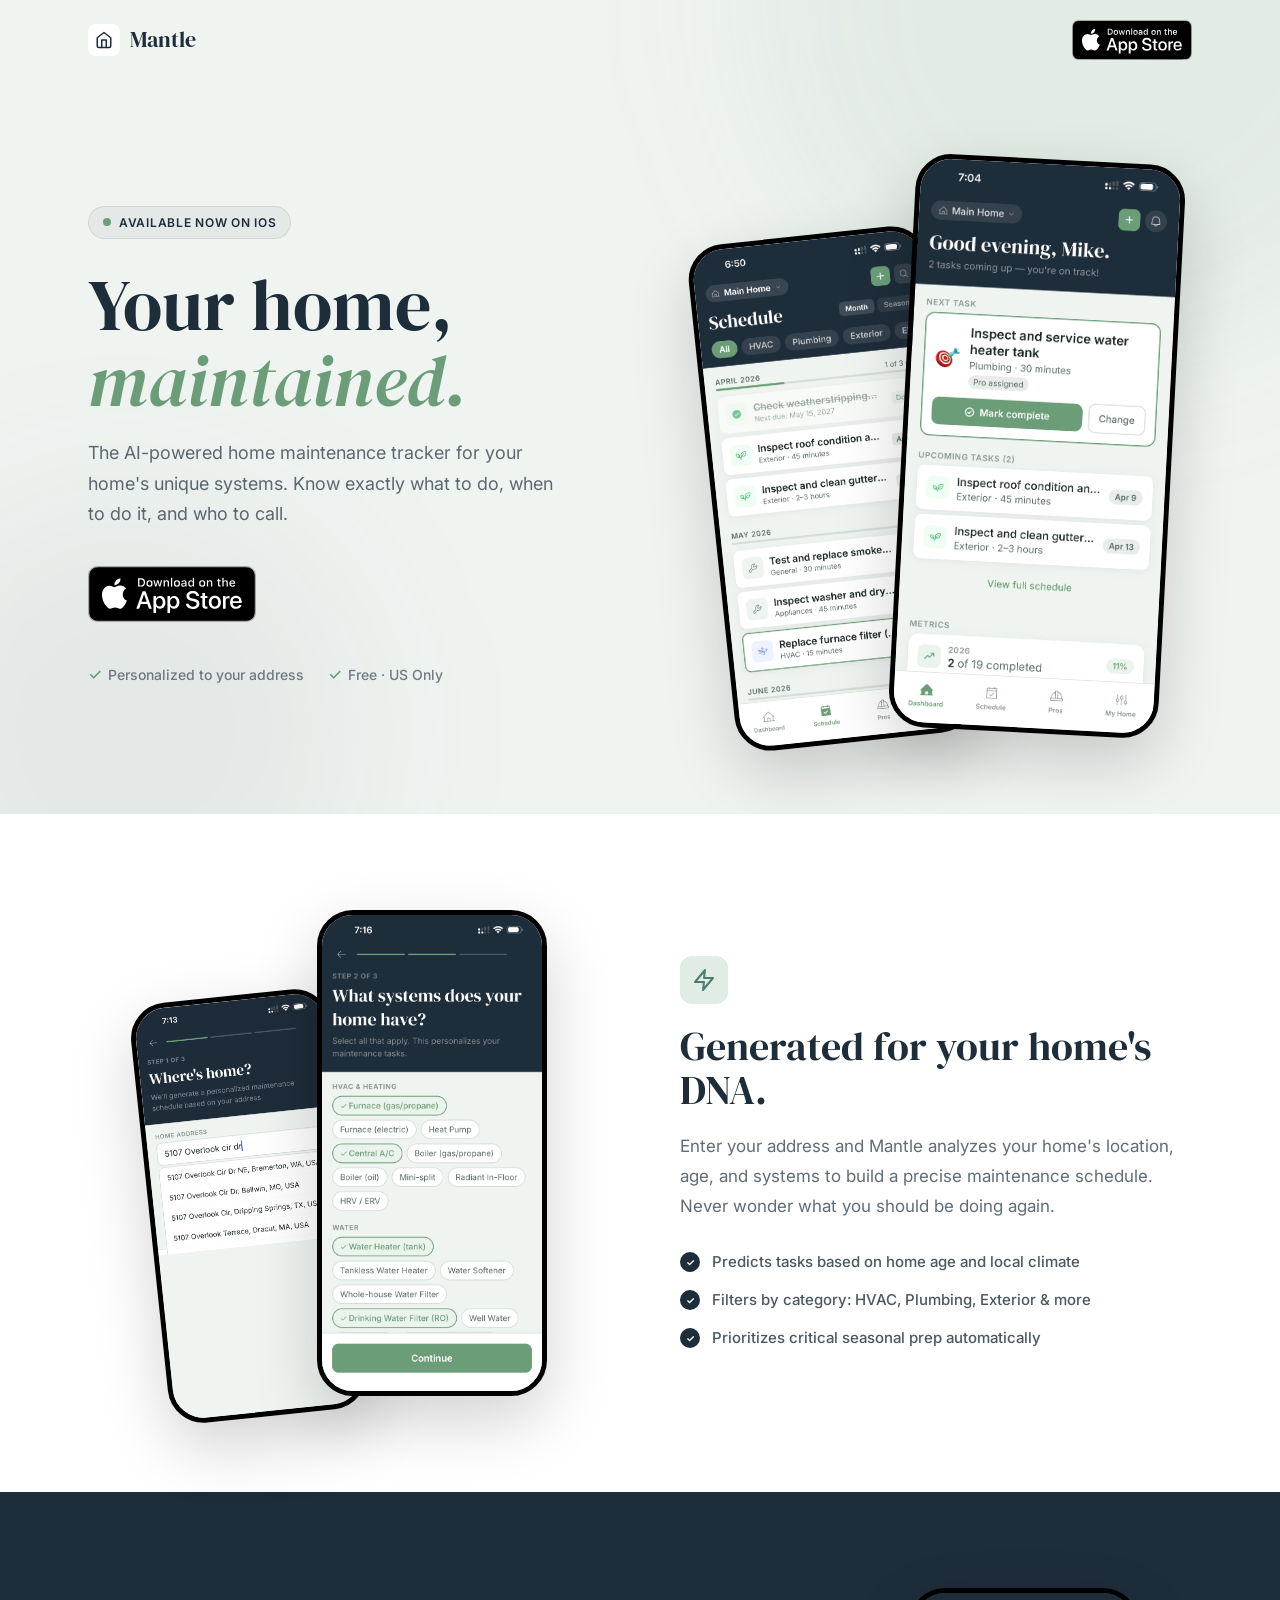
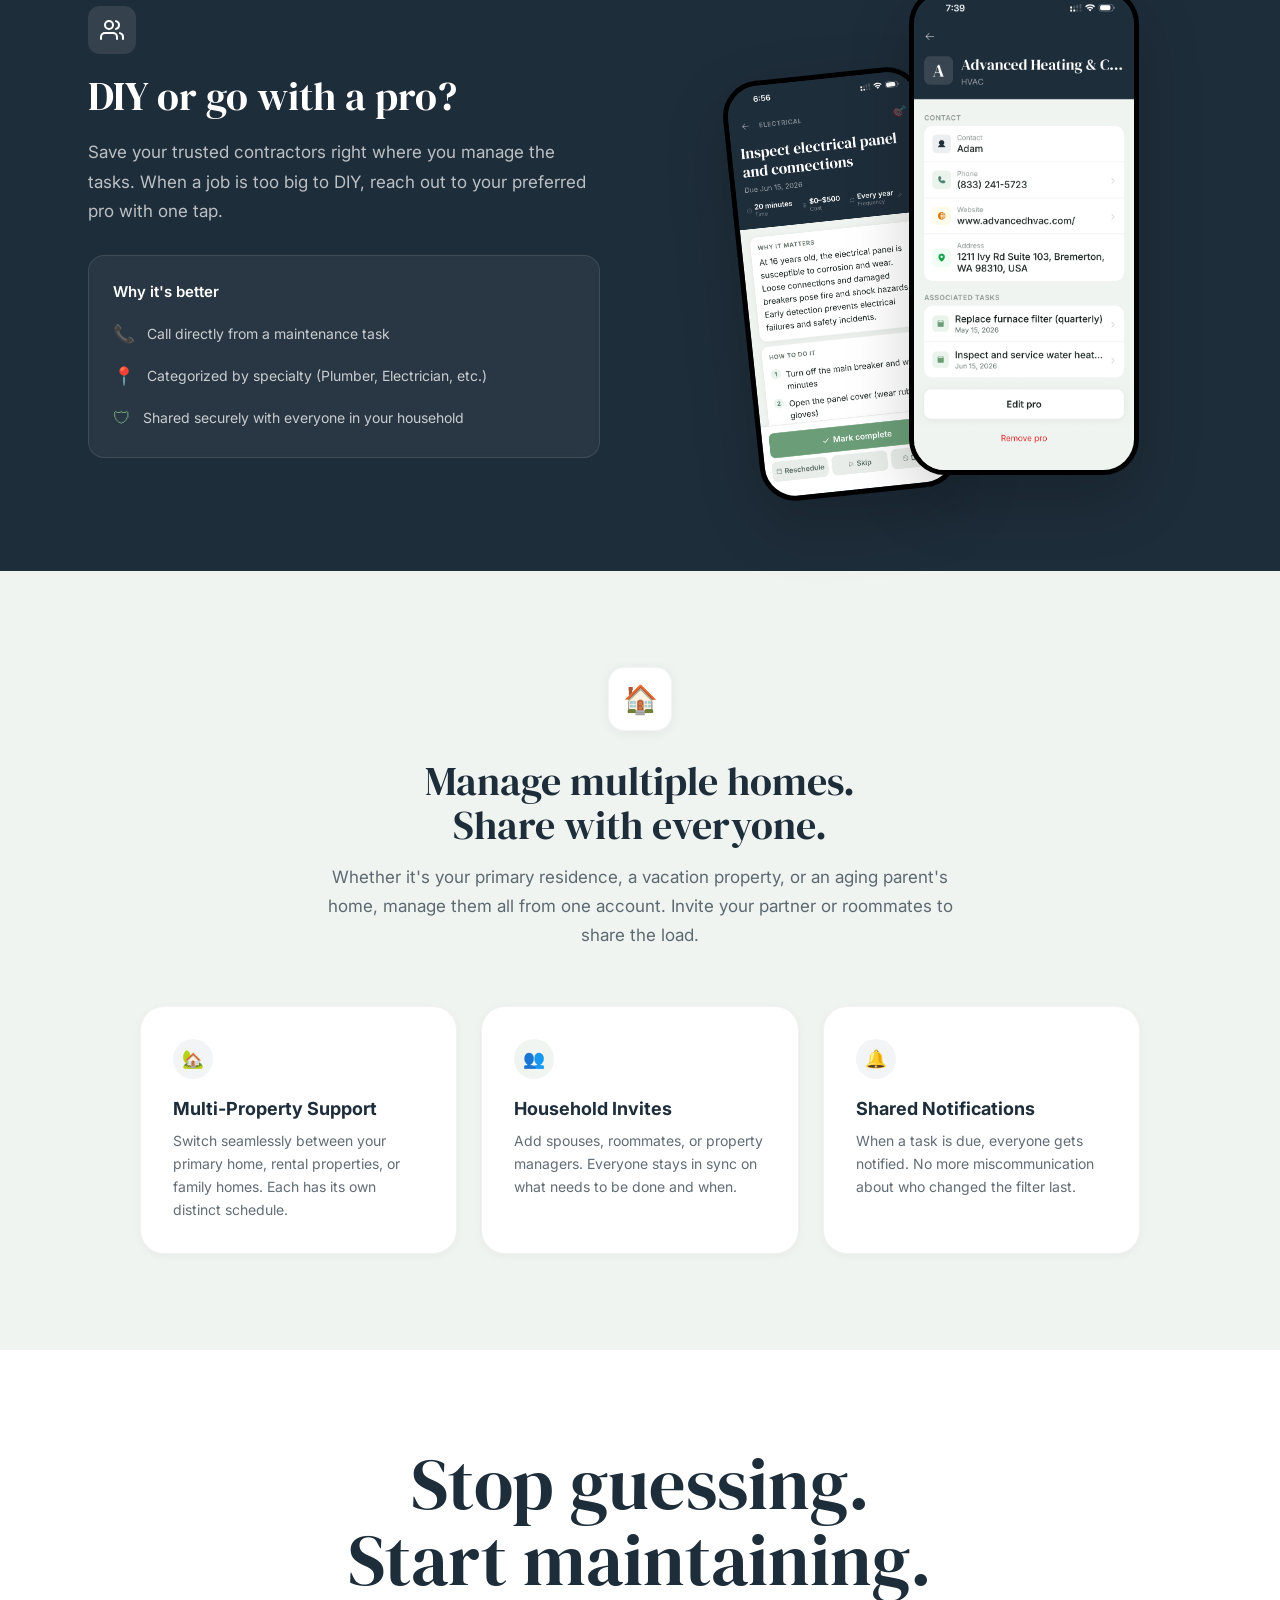
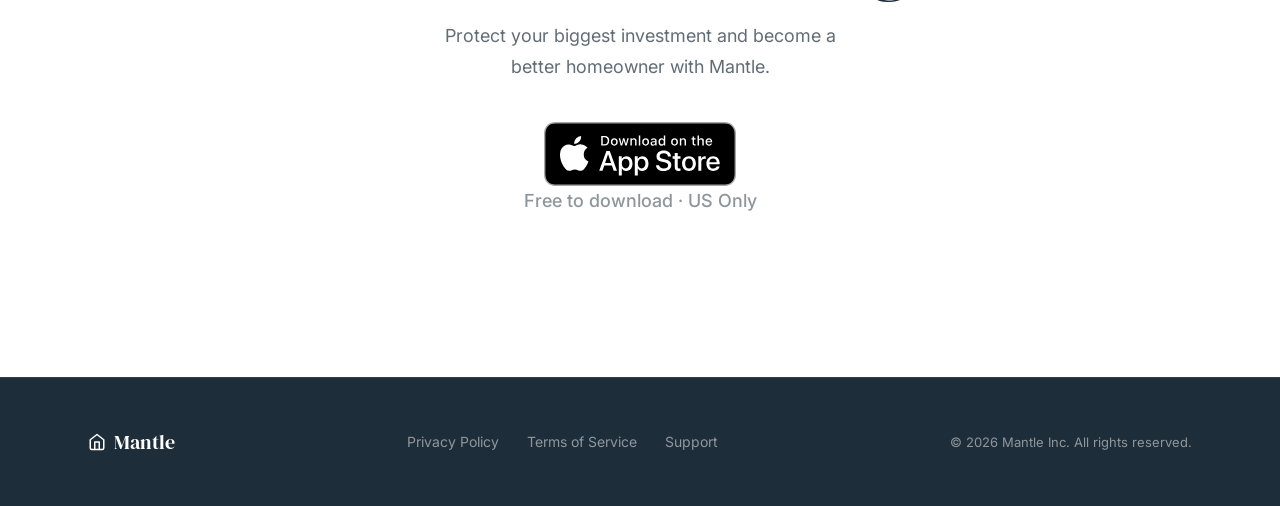
==== index.html @ a1d1928e "Update index.html" ====
<!DOCTYPE html>
<html lang="en">
<head>
  <meta charset="UTF-8">
  <meta name="viewport" content="width=device-width, initial-scale=1.0">
  <title>Mantle — Your home, maintained.</title>
  <meta name="description" content="Mantle is a free AI-powered home maintenance app for iOS. Get a personalized schedule for your home's unique systems. Know exactly what to do, when to do it, and who to call.">
  <link rel="preconnect" href="https://fonts.googleapis.com">
  <link rel="preconnect" href="https://fonts.gstatic.com" crossorigin>
  <link href="https://fonts.googleapis.com/css2?family=DM+Serif+Display:ital@0;1&family=Inter:wght@400;500;600;700&display=swap" rel="stylesheet">
  <link rel="stylesheet" href="styles.css">
</head>
<body>

  <nav class="nav" id="main-nav">
    <div class="container">
      <a href="index.html" class="nav-logo">
        <div class="nav-logo-icon">
          <svg width="18" height="18" viewBox="0 0 24 24" fill="none" stroke="currentColor" stroke-width="2" stroke-linecap="round" stroke-linejoin="round"><path d="m3 9 9-7 9 7v11a2 2 0 0 1-2 2H5a2 2 0 0 1-2-2z"/><polyline points="9 22 9 12 15 12 15 22"/></svg>
        </div>
        <span class="nav-logo-text">Mantle</span>
      </a>
      <div class="nav-badge">
        <a href="https://apps.apple.com/us/app/mantle-home-maintenance/id6744053478">
          <img src="appstore-badge.svg" alt="Download on the App Store">
        </a>
      </div>
    </div>
  </nav>

  <section class="hero">
    <div class="hero-blob-1"></div>
    <div class="hero-blob-2"></div>
    <div class="container">
      <div class="hero-text">
        <div class="hero-pill">
          <span class="hero-pill-dot"></span>
          Available now on iOS
        </div>
        <h1>Your home,<br><em>maintained.</em></h1>
        <p class="hero-desc">The AI-powered home maintenance tracker for your home's unique systems. Know exactly what to do, when to do it, and who to call.</p>
        <div class="hero-badge">
          <a href="https://apps.apple.com/us/app/mantle-home-maintenance/id6744053478">
            <img src="appstore-badge.svg" alt="Download on the App Store">
          </a>
        </div>
        <div class="hero-trust">
          <span><span class="hero-trust-icon">&#10003;</span> Personalized to your address</span>
          <span><span class="hero-trust-icon">&#10003;</span> Free &middot; US Only</span>
        </div>
      </div>
      <div class="hero-phones">
        <div class="phone-shot hero-phone-back">
          <img src="screen-schedule.png" alt="Mantle maintenance schedule">
        </div>
        <div class="phone-shot hero-phone-front">
          <img src="screen-dashboard.png" alt="Mantle dashboard">
        </div>
      </div>
    </div>
  </section>

  <section class="feature-section bg-white" id="features">
    <div class="container">
      <div class="feature-split">
        <div class="feature-phones">
          <div class="phone-shot feature-phone-back">
            <img src="screen-address.png" alt="Add your home address">
          </div>
          <div class="phone-shot feature-phone-front">
            <img src="screen-setup.png" alt="Personalize your home systems">
          </div>
        </div>
        <div class="feature-copy">
          <div class="feature-icon-wrap">
            <svg width="24" height="24" viewBox="0 0 24 24" fill="none" stroke="#4A7C6F" stroke-width="2" stroke-linecap="round" stroke-linejoin="round"><polygon points="13 2 3 14 12 14 11 22 21 10 12 10 13 2"/></svg>
          </div>
          <h2>Generated for your home's DNA.</h2>
          <p class="feature-desc">Enter your address and Mantle analyzes your home's location, age, and systems to build a precise maintenance schedule. Never wonder what you should be doing again.</p>
          <ul class="feature-list">
            <li class="feature-list-item"><span class="feature-list-bullet"></span><span>Predicts tasks based on home age and local climate</span></li>
            <li class="feature-list-item"><span class="feature-list-bullet"></span><span>Filters by category: HVAC, Plumbing, Exterior &amp; more</span></li>
            <li class="feature-list-item"><span class="feature-list-bullet"></span><span>Prioritizes critical seasonal prep automatically</span></li>
          </ul>
        </div>
      </div>
    </div>
  </section>

  <section class="feature-section bg-dark">
    <div class="container">
      <div class="feature-split">
        <div class="feature-copy">
          <div class="feature-icon-wrap">
            <svg width="24" height="24" viewBox="0 0 24 24" fill="none" stroke="#fff" stroke-width="2" stroke-linecap="round" stroke-linejoin="round"><path d="M17 21v-2a4 4 0 0 0-4-4H5a4 4 0 0 0-4 4v2"/><circle cx="9" cy="7" r="4"/><path d="M23 21v-2a4 4 0 0 0-3-3.87"/><path d="M16 3.13a4 4 0 0 1 0 7.75"/></svg>
          </div>
          <h2>DIY or go with a pro?</h2>
          <p class="feature-desc">Save your trusted contractors right where you manage the tasks. When a job is too big to DIY, reach out to your preferred pro with one tap.</p>
          <div class="pro-card">
            <div class="pro-card-title">Why it's better</div>
            <div class="pro-card-rows">
              <div class="pro-card-row"><span class="pro-card-icon">&#128222;</span> Call directly from a maintenance task</div>
              <div class="pro-card-row"><span class="pro-card-icon">&#128205;</span> Categorized by specialty (Plumber, Electrician, etc.)</div>
              <div class="pro-card-row"><span class="pro-card-icon">&#128737;</span> Shared securely with everyone in your household</div>
            </div>
          </div>
        </div>
        <div class="feature-phones">
          <div class="phone-shot feature-phone-back">
            <img src="screen-taskdetail.png" alt="Task detail view">
          </div>
          <div class="phone-shot feature-phone-front">
            <img src="screen-procontact.png" alt="Pro contact screen">
          </div>
        </div>
      </div>
    </div>
  </section>

  <section class="household-section">
    <div class="container">
      <div class="section-header">
        <div class="household-icon-wrap">&#127968;</div>
        <h2>Manage multiple homes.<br>Share with everyone.</h2>
        <p>Whether it's your primary residence, a vacation property, or an aging parent's home, manage them all from one account. Invite your partner or roommates to share the load.</p>
      </div>
      <div class="household-cards">
        <div class="household-card">
          <div class="household-card-icon">&#127969;</div>
          <h3>Multi-Property Support</h3>
          <p>Switch seamlessly between your primary home, rental properties, or family homes. Each has its own distinct schedule.</p>
        </div>
        <div class="household-card">
          <div class="household-card-icon green">&#128101;</div>
          <h3>Household Invites</h3>
          <p>Add spouses, roommates, or property managers. Everyone stays in sync on what needs to be done and when.</p>
        </div>
        <div class="household-card">
          <div class="household-card-icon">&#128276;</div>
          <h3>Shared Notifications</h3>
          <p>When a task is due, everyone gets notified. No more miscommunication about who changed the filter last.</p>
        </div>
      </div>
    </div>
  </section>

  <section class="cta-section">
    <div class="container">
      <h2>Stop guessing.<br>Start maintaining.</h2>
      <p>Protect your biggest investment and become a better homeowner with Mantle.</p>
      <div class="cta-badge">
        <a href="https://apps.apple.com/us/app/mantle-home-maintenance/id6744053478">
          <img src="appstore-badge.svg" alt="Download on the App Store">
        </a>
      </div>
      <p class="cta-note">Free to download &middot; US Only</p>
    </div>
  </section>

  <footer class="footer">
    <div class="container">
      <div class="footer-logo">
        <svg width="18" height="18" viewBox="0 0 24 24" fill="none" stroke="#fff" stroke-width="2" stroke-linecap="round" stroke-linejoin="round"><path d="m3 9 9-7 9 7v11a2 2 0 0 1-2 2H5a2 2 0 0 1-2-2z"/><polyline points="9 22 9 12 15 12 15 22"/></svg>
        Mantle
      </div>
      <div class="footer-links">
        <a href="privacy.html">Privacy Policy</a>
        <a href="terms.html">Terms of Service</a>
        <a href="support.html">Support</a>
      </div>
      <div class="footer-copy">&copy; 2026 Mantle Inc. All rights reserved.</div>
    </div>
  </footer>

  <script>
    const nav = document.getElementById('main-nav');
    window.addEventListener('scroll', () => {
      nav.classList.toggle('scrolled', window.scrollY > 50);
    });
  </script>
</body>
</html>
---- styles.css ----
/* ===== Reset & Base ===== */
*, *::before, *::after { box-sizing: border-box; margin: 0; padding: 0; }
html { scroll-behavior: smooth; -webkit-text-size-adjust: 100%; }
body {
  font-family: 'Inter', -apple-system, BlinkMacSystemFont, sans-serif;
  color: #1E2D3A;
  background: #F0F4F1;
  line-height: 1.6;
  -webkit-font-smoothing: antialiased;
}
img { max-width: 100%; display: block; }
a { color: inherit; text-decoration: none; }
ul, ol { list-style: none; }

/* ===== Typography ===== */
h1, h2, h3, h4 { font-family: 'DM Serif Display', Georgia, serif; font-weight: 400; line-height: 1.1; }
h1 { font-size: clamp(2.75rem, 6vw, 4.5rem); }
h2 { font-size: clamp(1.75rem, 4vw, 2.5rem); }
h3 { font-size: 1.125rem; font-family: 'Inter', sans-serif; font-weight: 700; }
p { color: rgba(30,45,58,0.7); }
em { font-family: 'DM Serif Display', Georgia, serif; font-style: italic; color: #6B9E78; }

/* ===== Layout ===== */
.container { max-width: 1200px; margin: 0 auto; padding: 0 24px; }
@media (min-width: 1024px) { .container { padding: 0 48px; } }

/* ===== Nav ===== */
.nav {
  position: fixed; top: 0; width: 100%; z-index: 100;
  padding: 20px 0;
  transition: all 0.3s ease;
}
.nav.scrolled {
  background: rgba(30,45,58,0.95);
  backdrop-filter: blur(12px);
  padding: 14px 0;
  box-shadow: 0 1px 0 rgba(255,255,255,0.08);
}
.nav .container {
  display: flex; align-items: center; justify-content: space-between;
}
.nav-logo {
  display: flex; align-items: center; gap: 10px; z-index: 50;
}
.nav-logo-icon {
  width: 32px; height: 32px; border-radius: 8px;
  background: #fff;
  display: flex; align-items: center; justify-content: center;
  transition: background 0.3s;
}
.nav.scrolled .nav-logo-icon { background: #6B9E78; }
.nav-logo-icon svg { color: #1E2D3A; }
.nav.scrolled .nav-logo-icon svg { color: #fff; }
.nav-logo-text {
  font-family: 'DM Serif Display', Georgia, serif;
  font-size: 1.375rem; color: #1E2D3A;
  transition: color 0.3s;
}
.nav.scrolled .nav-logo-text { color: #fff; }
.nav-badge img { height: 40px; width: auto; display: block; }
@media (max-width: 480px) { .nav-badge img { height: 34px; } }

/* ===== Hero ===== */
.hero {
  padding: 160px 0 80px;
  background: #F0F4F1;
  position: relative; overflow: hidden;
}
.hero-blob-1 {
  position: absolute; top: 0; right: 0;
  width: 700px; height: 700px;
  background: rgba(107,158,120,0.1);
  border-radius: 50%;
  filter: blur(80px);
  transform: translate(25%, -50%);
  pointer-events: none;
}
.hero-blob-2 {
  position: absolute; bottom: 0; left: 0;
  width: 500px; height: 500px;
  background: rgba(30,45,58,0.05);
  border-radius: 50%;
  filter: blur(80px);
  transform: translate(-25%, 33%);
  pointer-events: none;
}
.hero .container {
  display: grid; grid-template-columns: 1fr 1fr;
  gap: 64px; align-items: center; position: relative; z-index: 1;
}
.hero-pill {
  display: inline-flex; align-items: center; gap: 8px;
  padding: 6px 14px; border-radius: 100px;
  background: rgba(30,45,58,0.05);
  border: 1px solid rgba(30,45,58,0.1);
  font-size: 0.75rem; font-weight: 600; letter-spacing: 0.06em;
  text-transform: uppercase; color: #1E2D3A;
  margin-bottom: 28px;
}
.hero-pill-dot {
  width: 8px; height: 8px; border-radius: 50%;
  background: #6B9E78;
}
.hero h1 { color: #1E2D3A; margin-bottom: 20px; line-height: 1.05; }
.hero-desc {
  font-size: 1.125rem; color: rgba(30,45,58,0.7);
  margin-bottom: 36px; max-width: 480px; line-height: 1.7;
}
.hero-badge img { height: 56px; width: auto; }
.hero-trust {
  display: flex; gap: 24px; margin-top: 40px;
  font-size: 0.875rem; font-weight: 500; color: rgba(30,45,58,0.6);
  flex-wrap: wrap;
}
.hero-trust span { display: flex; align-items: center; gap: 6px; }
.hero-trust-icon { color: #6B9E78; font-size: 1rem; }

/* Phone Pair - Hero */
.hero-phones {
  display: flex; justify-content: flex-end; align-items: flex-end;
  position: relative;
}
.phone-shot {
  border-radius: 36px;
  border: 5px solid #000;
  overflow: hidden;
  box-shadow: 0 24px 64px rgba(0,0,0,0.18);
  flex-shrink: 0;
}
.phone-shot img {
  display: block; width: 100%; height: auto;
}
.hero-phone-back {
  width: 240px;
  transform: rotate(-6deg) translateX(28px) translateY(12px);
  z-index: 0; position: relative;
}
.hero-phone-front {
  width: 270px;
  transform: rotate(3deg) translateX(-20px);
  z-index: 1; position: relative;
}

@media (max-width: 1024px) {
  .hero .container { grid-template-columns: 1fr; text-align: center; }
  .hero-desc { margin-left: auto; margin-right: auto; }
  .hero-badge { display: flex; justify-content: center; }
  .hero-trust { justify-content: center; }
  .hero-phones { justify-content: center; margin-top: 40px; }
  .hero-phone-back { width: 200px; }
  .hero-phone-front { width: 230px; }
}
@media (max-width: 600px) {
  .hero { padding: 130px 0 60px; }
  .hero-phone-back { width: 150px; }
  .hero-phone-front { width: 175px; }
}

/* ===== Feature Sections ===== */
.feature-section { padding: 96px 0; }
.feature-section.bg-white { background: #fff; }
.feature-section.bg-dark { background: #1E2D3A; }
.feature-split {
  display: grid; grid-template-columns: 1fr 1fr;
  gap: 80px; align-items: center;
}
.feature-icon-wrap {
  width: 48px; height: 48px; border-radius: 12px;
  background: rgba(107,158,120,0.2);
  display: flex; align-items: center; justify-content: center;
  margin-bottom: 20px;
}
.feature-section.bg-dark .feature-icon-wrap { background: rgba(255,255,255,0.1); }
.feature-section h2 { margin-bottom: 20px; }
.feature-section.bg-dark h2 { color: #fff; }
.feature-desc { font-size: 1.0625rem; line-height: 1.75; margin-bottom: 28px; }
.feature-section.bg-dark .feature-desc { color: rgba(255,255,255,0.7); }
.feature-list { display: flex; flex-direction: column; gap: 14px; }
.feature-list-item { display: flex; gap: 12px; align-items: flex-start; }
.feature-list-bullet {
  width: 20px; height: 20px; border-radius: 50%;
  background: #1E2D3A;
  display: flex; align-items: center; justify-content: center;
  flex-shrink: 0; margin-top: 2px;
}
.feature-list-bullet::after {
  content: '✓'; font-size: 10px; color: #fff; font-weight: 700;
}
.feature-list-item span { font-size: 0.9375rem; font-weight: 500; color: rgba(30,45,58,0.8); }
.feature-section.bg-dark .feature-list-item span { color: rgba(255,255,255,0.8); }

/* Pro Contact card */
.pro-card {
  background: rgba(255,255,255,0.05);
  border: 1px solid rgba(255,255,255,0.1);
  border-radius: 16px; padding: 24px;
  backdrop-filter: blur(8px);
  margin-top: 8px;
}
.pro-card-title { color: #fff; font-weight: 600; font-size: 0.9375rem; margin-bottom: 16px; }
.pro-card-rows { display: flex; flex-direction: column; gap: 14px; }
.pro-card-row { display: flex; gap: 12px; align-items: center; color: rgba(255,255,255,0.75); font-size: 0.875rem; }
.pro-card-icon { color: #6B9E78; font-size: 1.1rem; flex-shrink: 0; }

/* Phone Pair - Feature */
.feature-phones {
  display: flex; align-items: flex-end; justify-content: center;
}
.feature-phone-back {
  width: 200px;
  transform: translateX(20px) translateY(20px) rotate(-6deg);
  z-index: 0; position: relative;
}
.feature-phone-front {
  width: 230px;
  transform: translateX(-12px);
  z-index: 1; position: relative;
}

@media (max-width: 1024px) {
  .feature-split { grid-template-columns: 1fr; gap: 48px; }
  .feature-phones { order: -1; }
  .feature-phone-back { width: 160px; }
  .feature-phone-front { width: 190px; }
}

/* ===== Household Section ===== */
.household-section { background: #F0F4F1; padding: 96px 0; }
.household-section .section-header { text-align: center; max-width: 640px; margin: 0 auto 56px; }
.household-section .section-header h2 { margin-bottom: 16px; }
.household-section .section-header p { font-size: 1.0625rem; line-height: 1.7; }
.household-icon-wrap {
  width: 64px; height: 64px; border-radius: 16px;
  background: #fff; box-shadow: 0 2px 12px rgba(30,45,58,0.06);
  border: 1px solid rgba(30,45,58,0.05);
  display: flex; align-items: center; justify-content: center;
  margin: 0 auto 28px; font-size: 1.75rem;
}
.household-cards {
  display: grid; grid-template-columns: repeat(3, 1fr); gap: 24px;
  max-width: 1000px; margin: 0 auto;
}
.household-card {
  background: #fff; border-radius: 24px; padding: 32px;
  border: 1px solid rgba(0,0,0,0.05);
  box-shadow: 0 2px 8px rgba(0,0,0,0.04);
  transition: box-shadow 0.2s;
}
.household-card:hover { box-shadow: 0 8px 24px rgba(0,0,0,0.08); }
.household-card-icon {
  width: 40px; height: 40px; border-radius: 50%;
  background: rgba(30,45,58,0.05);
  display: flex; align-items: center; justify-content: center;
  font-size: 1.1rem; margin-bottom: 20px;
}
.household-card-icon.green { background: rgba(107,158,120,0.1); }
.household-card h3 { margin-bottom: 10px; }
.household-card p { font-size: 0.875rem; line-height: 1.65; }
@media (max-width: 900px) { .household-cards { grid-template-columns: 1fr; } }

/* ===== CTA ===== */
.cta-section { background: #fff; padding: 96px 0 120px; text-align: center; }
.cta-section h2 { font-size: clamp(2.5rem, 6vw, 4.5rem); line-height: 1.05; margin-bottom: 24px; }
.cta-section p { font-size: 1.125rem; max-width: 420px; margin: 0 auto 40px; line-height: 1.7; }
.cta-badge { display: flex; justify-content: center; }
.cta-badge img { height: 64px; width: auto; }
.cta-note { font-size: 0.875rem; font-weight: 500; color: rgba(30,45,58,0.5); margin-top: 20px; }

/* ===== Footer ===== */
.footer {
  background: #1E2D3A; color: rgba(255,255,255,0.5);
  padding: 48px 0; border-top: 1px solid rgba(255,255,255,0.1);
}
.footer .container {
  display: flex; align-items: center; justify-content: space-between;
  flex-wrap: wrap; gap: 20px;
}
.footer-logo {
  display: flex; align-items: center; gap: 8px;
  font-family: 'DM Serif Display', Georgia, serif;
  font-size: 1.25rem; color: #fff;
}
.footer-links { display: flex; gap: 28px; }
.footer-links a { font-size: 0.875rem; transition: color 0.2s; }
.footer-links a:hover { color: #fff; }
.footer-copy { font-size: 0.8125rem; }

/* ===== Legal / Support Pages ===== */
.page-header {
  background: #1E2D3A; padding: 20px 0;
}
.page-header .container { display: flex; align-items: center; gap: 10px; }
.page-header-logo {
  display: flex; align-items: center; gap: 10px;
  text-decoration: none;
}
.page-header-logo-icon {
  width: 32px; height: 32px; border-radius: 8px;
  background: #6B9E78;
  display: flex; align-items: center; justify-content: center;
}
.page-header-logo-text {
  font-family: 'DM Serif Display', Georgia, serif;
  font-size: 1.375rem; color: #fff;
}

.page-hero {
  background: #F0F4F1; padding: 56px 0 40px;
  border-bottom: 1px solid rgba(30,45,58,0.06);
}
.page-hero h1 { font-size: clamp(2rem, 4vw, 3rem); margin-bottom: 8px; }
.page-hero .effective { font-size: 0.875rem; color: rgba(30,45,58,0.5); font-weight: 500; }
.page-hero .page-intro { font-size: 1.0625rem; margin-top: 10px; color: rgba(30,45,58,0.6); }

.page-body { background: #F0F4F1; padding: 48px 0 96px; }
.page-content { max-width: 760px; margin: 0 auto; }

/* Legal prose */
.legal h2 { font-size: 1.5rem; margin: 48px 0 14px; padding-top: 8px; color: #1E2D3A; }
.legal h2:first-child { margin-top: 0; }
.legal p, .legal li { font-size: 0.9375rem; color: rgba(30,45,58,0.75); margin-bottom: 12px; line-height: 1.75; }
.legal ul { padding-left: 20px; margin-bottom: 16px; }
.legal ul li { list-style: disc; margin-bottom: 6px; }
.legal ol { padding-left: 20px; margin-bottom: 16px; }
.legal ol li { list-style: decimal; margin-bottom: 6px; }
.legal a { color: #4A7C6F; text-decoration: underline; }
.legal a:hover { color: #6B9E78; }
.legal-callout {
  background: rgba(30,45,58,0.05);
  border: 1px solid rgba(30,45,58,0.1);
  border-radius: 12px; padding: 20px 24px;
  margin: 8px 0 20px;
}
.legal-callout p { font-size: 0.875rem; font-weight: 500; margin: 0; }

/* ===== FAQ / Accordion ===== */
.faq-group { margin-bottom: 40px; }
.faq-group-title {
  font-family: 'DM Serif Display', Georgia, serif;
  font-size: 1.5rem; margin-bottom: 16px; color: #1E2D3A;
}
.faq-list { background: #fff; border-radius: 16px; overflow: hidden; box-shadow: 0 2px 8px rgba(0,0,0,0.04); border: 1px solid rgba(0,0,0,0.05); }
.faq-item { border-bottom: 1px solid rgba(30,45,58,0.08); }
.faq-item:last-child { border-bottom: none; }
.faq-item summary {
  padding: 18px 24px; cursor: pointer;
  font-weight: 600; font-size: 0.9375rem; color: #1E2D3A;
  list-style: none; display: flex; align-items: center; justify-content: space-between;
  gap: 16px; transition: color 0.15s;
}
.faq-item summary:hover { color: #4A7C6F; }
.faq-item summary::-webkit-details-marker { display: none; }
.faq-item summary::after {
  content: '+'; font-size: 1.375rem; color: #6B9E78; font-weight: 300; flex-shrink: 0;
  transition: transform 0.2s;
}
.faq-item[open] summary::after { content: '−'; }
.faq-answer { padding: 0 24px 18px; font-size: 0.9375rem; color: rgba(30,45,58,0.7); line-height: 1.7; }
.faq-answer a { color: #4A7C6F; text-decoration: underline; }

/* Contact CTA */
.contact-cta {
  text-align: center; padding: 56px 40px; margin-top: 16px;
  background: #1E2D3A; border-radius: 24px;
}
.contact-cta-icon {
  width: 48px; height: 48px; border-radius: 12px;
  background: rgba(107,158,120,0.2);
  display: flex; align-items: center; justify-content: center;
  font-size: 1.25rem; margin: 0 auto 20px;
}
.contact-cta h3 { font-family: 'DM Serif Display', Georgia, serif; font-size: 1.75rem; color: #fff; margin-bottom: 10px; }
.contact-cta p { color: rgba(255,255,255,0.6); margin-bottom: 24px; max-width: 320px; margin-left: auto; margin-right: auto; }
.contact-cta a.btn-email {
  display: inline-flex; align-items: center; gap: 8px;
  background: #6B9E78; color: #fff;
  padding: 14px 28px; border-radius: 100px;
  font-weight: 600; font-size: 0.9375rem;
  transition: background 0.2s;
}
.contact-cta a.btn-email:hover { background: #4A7C6F; }

/* Page footer */
.page-footer {
  background: #1E2D3A; color: rgba(255,255,255,0.5);
  padding: 40px 0; border-top: 1px solid rgba(255,255,255,0.1);
}
.page-footer .container {
  display: flex; align-items: center; justify-content: space-between;
  flex-wrap: wrap; gap: 16px;
}
.page-footer-logo { display: flex; align-items: center; gap: 8px; }
.page-footer-logo-text {
  font-family: 'DM Serif Display', Georgia, serif;
  font-size: 1.1rem; color: #fff;
}
.page-footer-links { display: flex; gap: 24px; }
.page-footer-links a { font-size: 0.8125rem; transition: color 0.2s; }
.page-footer-links a:hover { color: #fff; }
.page-footer-copy { font-size: 0.8125rem; }
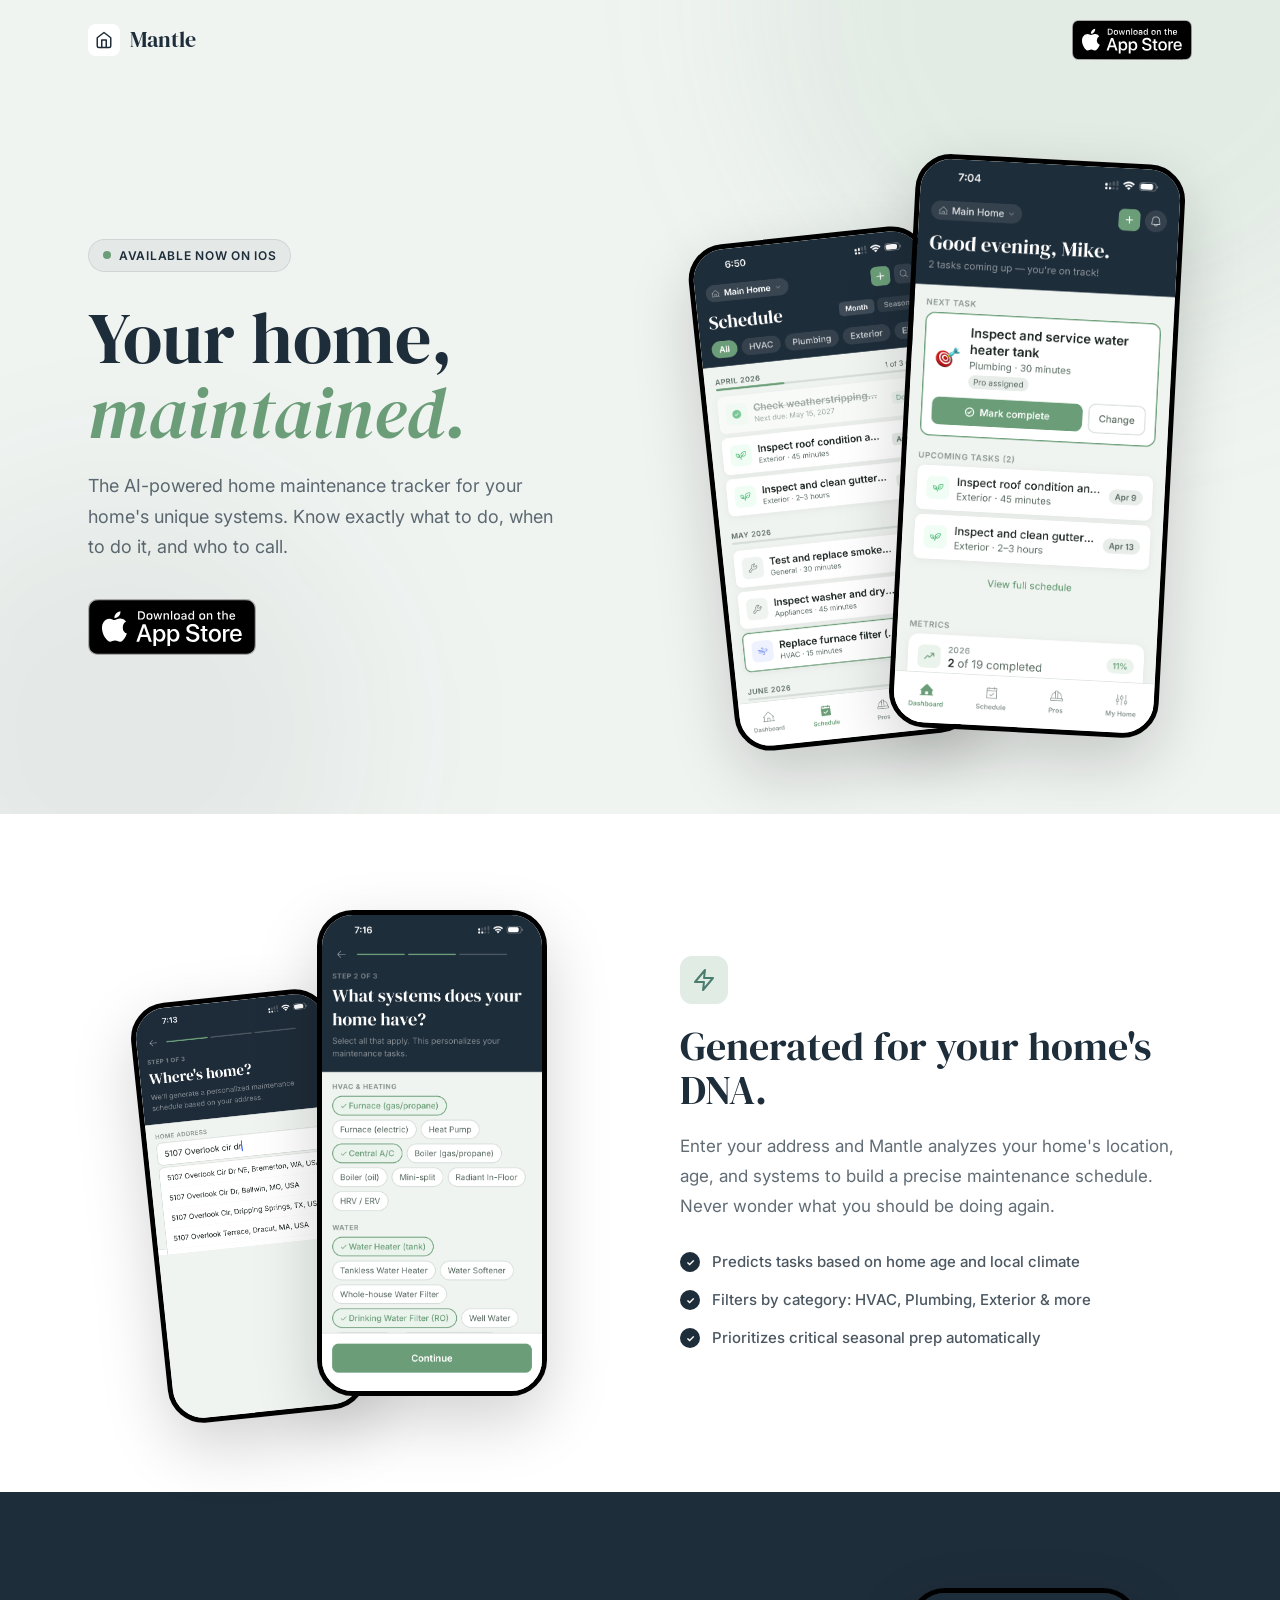
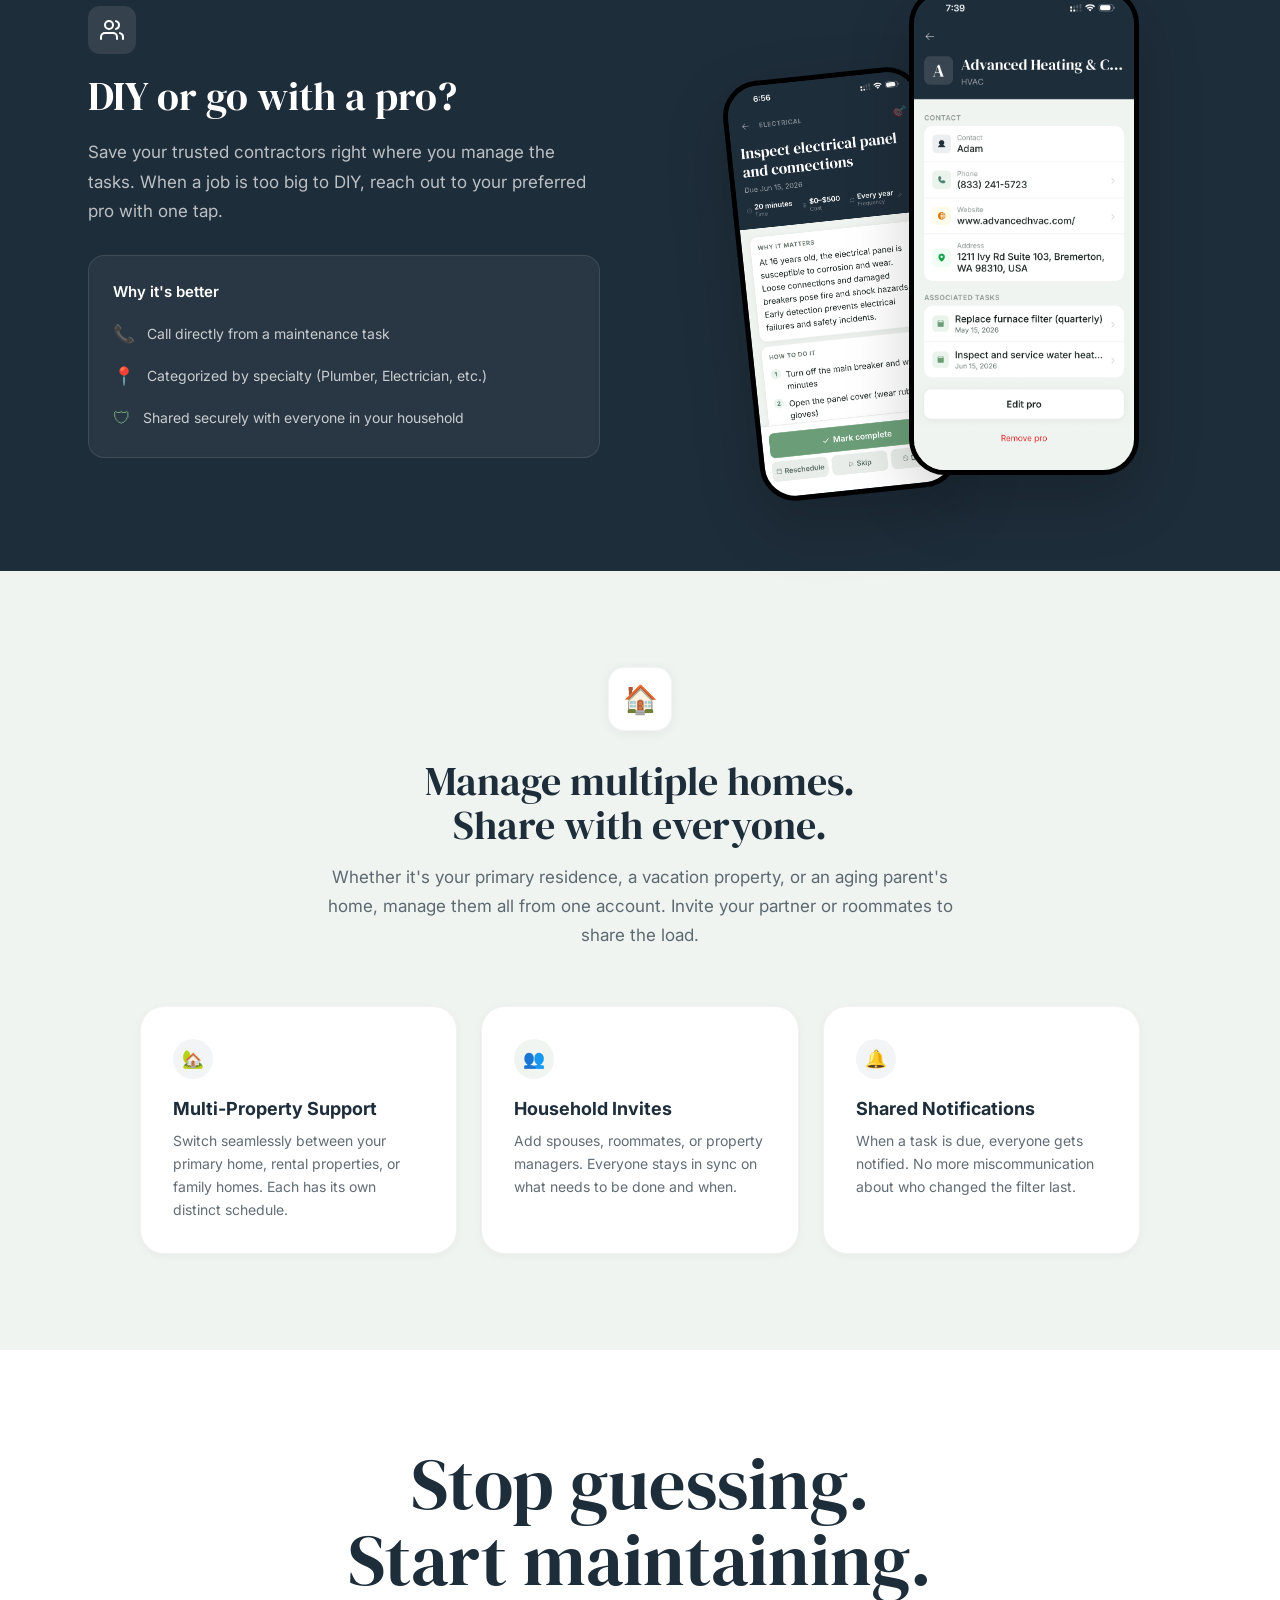
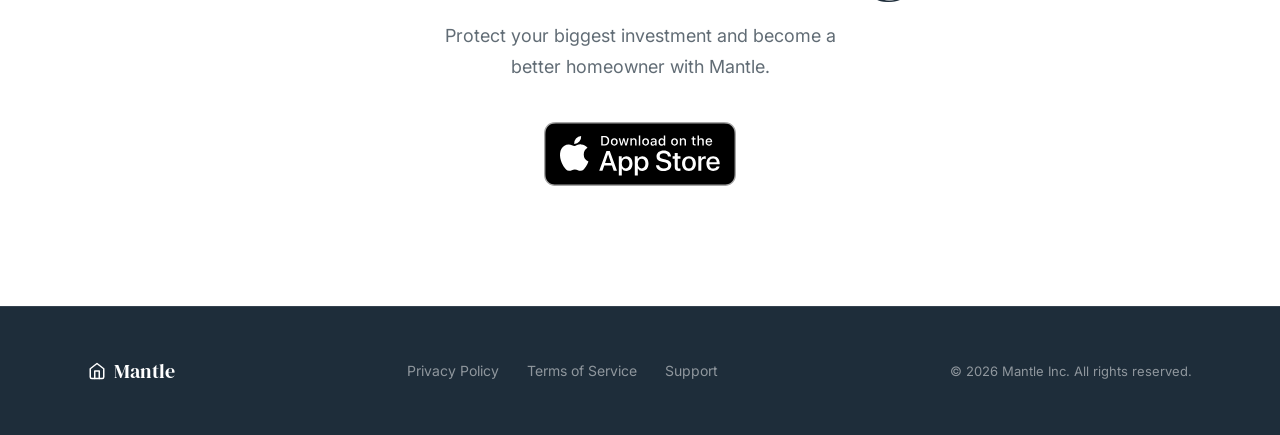
==== commit cad0927a: "Remove trust indicators (Personalized/US Only)" ====
--- a/index.html
+++ b/index.html
@@ -44,11 +44,7 @@
             <img src="appstore-badge.svg" alt="Download on the App Store">
           </a>
         </div>
-        <div class="hero-trust">
-          <span><span class="hero-trust-icon">&#10003;</span> Personalized to your address</span>
-          <span><span class="hero-trust-icon">&#10003;</span> Free &middot; US Only</span>
-        </div>
-      </div>
+</div>
       <div class="hero-phones">
         <div class="phone-shot hero-phone-back">
           <img src="screen-schedule.png" alt="Mantle maintenance schedule">
@@ -153,8 +149,7 @@
           <img src="appstore-badge.svg" alt="Download on the App Store">
         </a>
       </div>
-      <p class="cta-note">Free to download &middot; US Only</p>
-    </div>
+</div>
   </section>
 
   <footer class="footer">
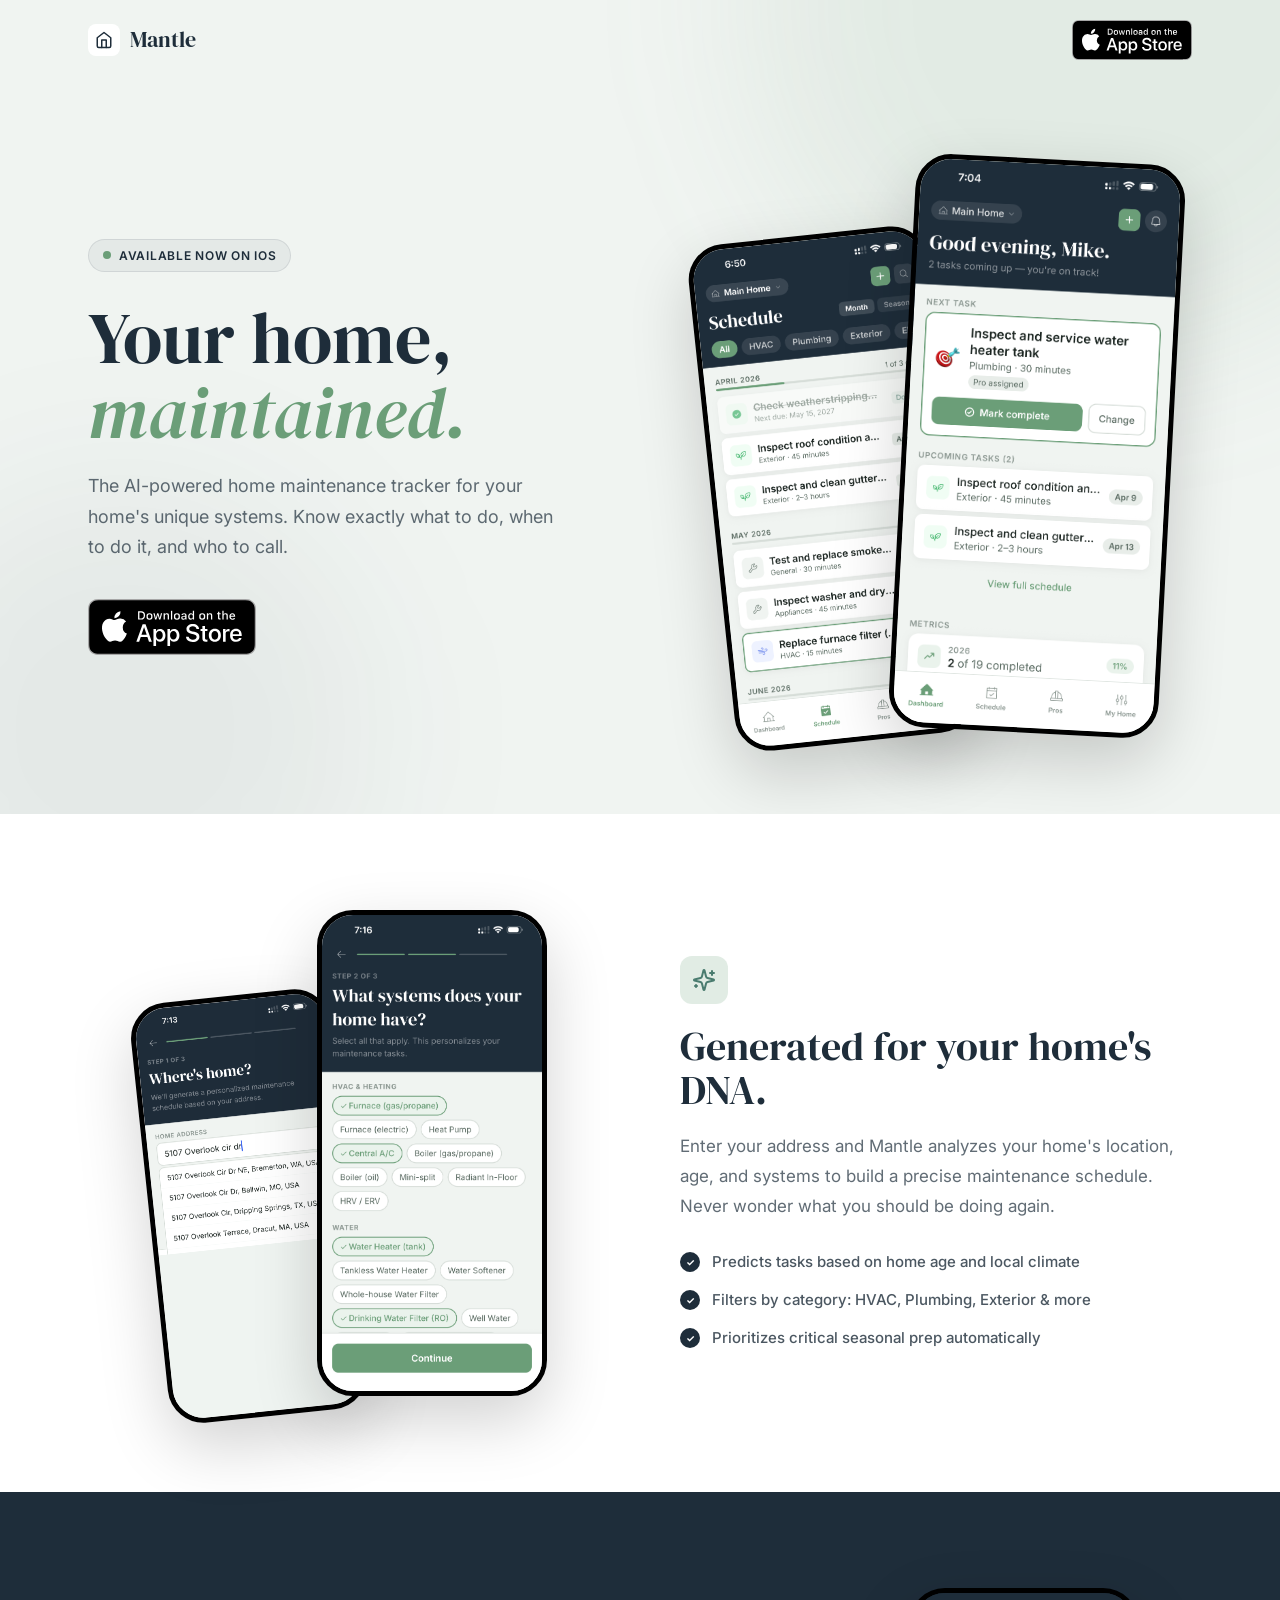
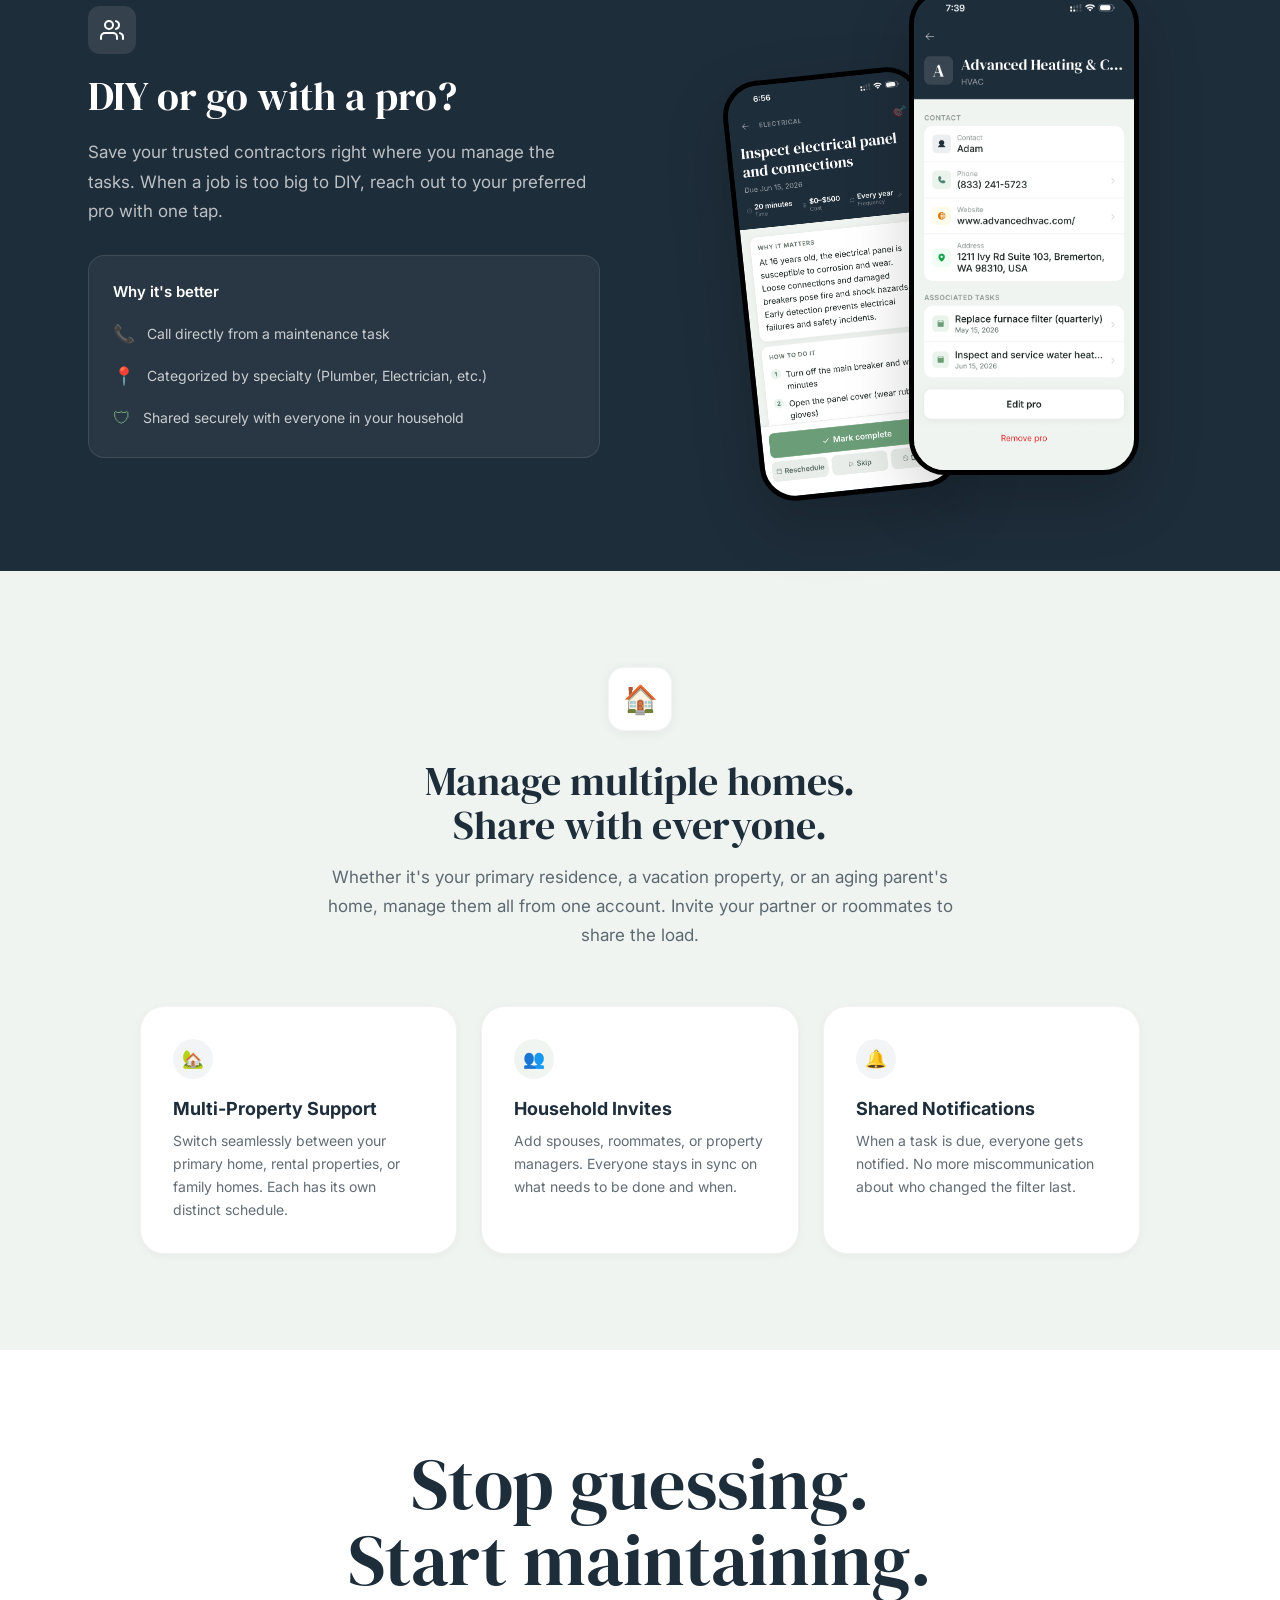
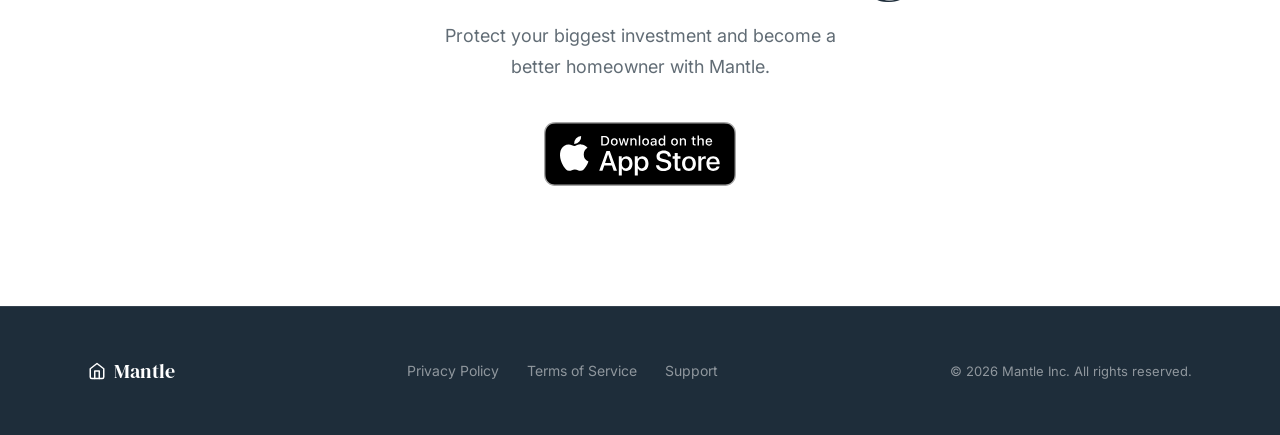
==== commit 4cf72c1a: "Replace bolt icon with sparkles icon above Feature 1" ====
--- a/index.html
+++ b/index.html
@@ -69,7 +69,7 @@
         </div>
         <div class="feature-copy">
           <div class="feature-icon-wrap">
-            <svg width="24" height="24" viewBox="0 0 24 24" fill="none" stroke="#4A7C6F" stroke-width="2" stroke-linecap="round" stroke-linejoin="round"><polygon points="13 2 3 14 12 14 11 22 21 10 12 10 13 2"/></svg>
+            <svg width="24" height="24" viewBox="0 0 24 24" fill="none" stroke="#4A7C6F" stroke-width="2" stroke-linecap="round" stroke-linejoin="round"><path d="M9.937 15.5A2 2 0 0 0 8.5 14.063l-6.135-1.582a.5.5 0 0 1 0-.962L8.5 9.936A2 2 0 0 0 9.937 8.5l1.582-6.135a.5.5 0 0 1 .963 0L14.063 8.5A2 2 0 0 0 15.5 9.937l6.135 1.581a.5.5 0 0 1 0 .964L15.5 14.063a2 2 0 0 0-1.437 1.437l-1.582 6.135a.5.5 0 0 1-.963 0z"/><path d="M20 3v4"/><path d="M22 5h-4"/><path d="M4 17v2"/><path d="M5 18H3"/></svg>
           </div>
           <h2>Generated for your home's DNA.</h2>
           <p class="feature-desc">Enter your address and Mantle analyzes your home's location, age, and systems to build a precise maintenance schedule. Never wonder what you should be doing again.</p>
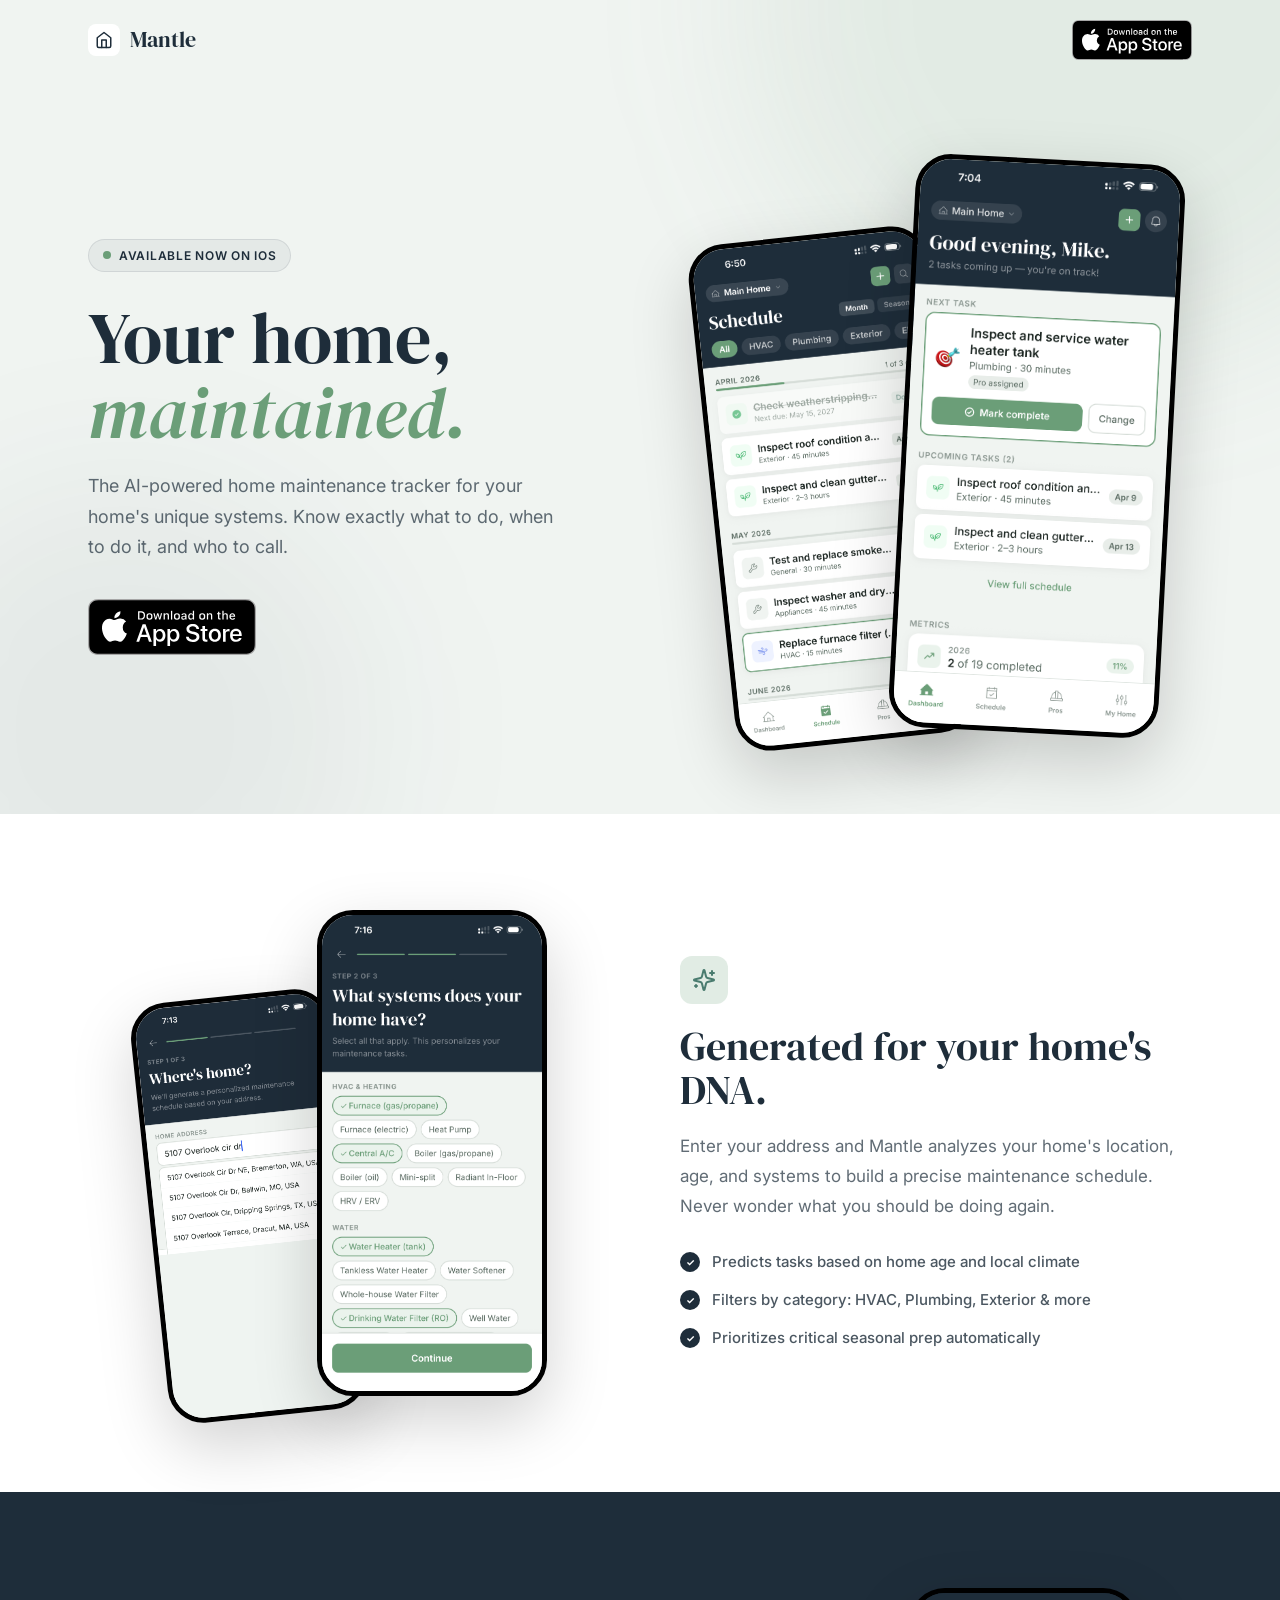
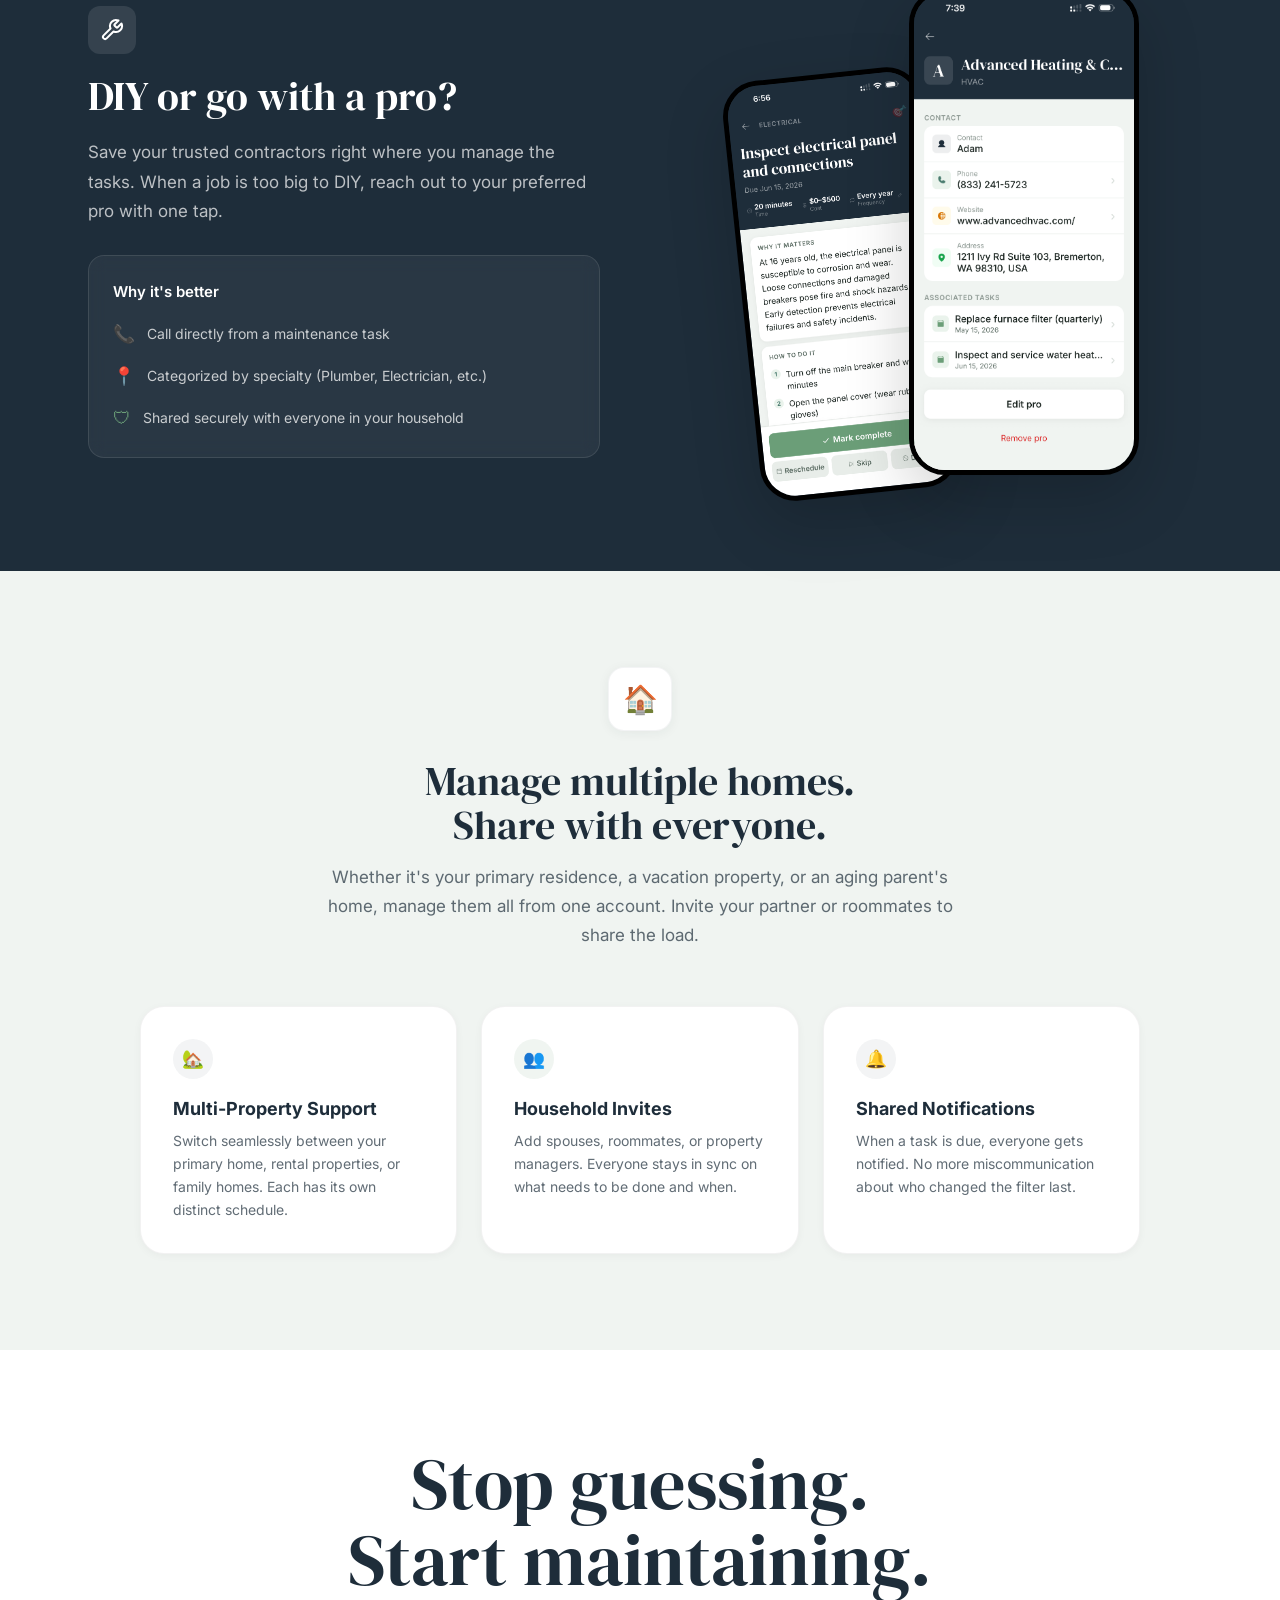
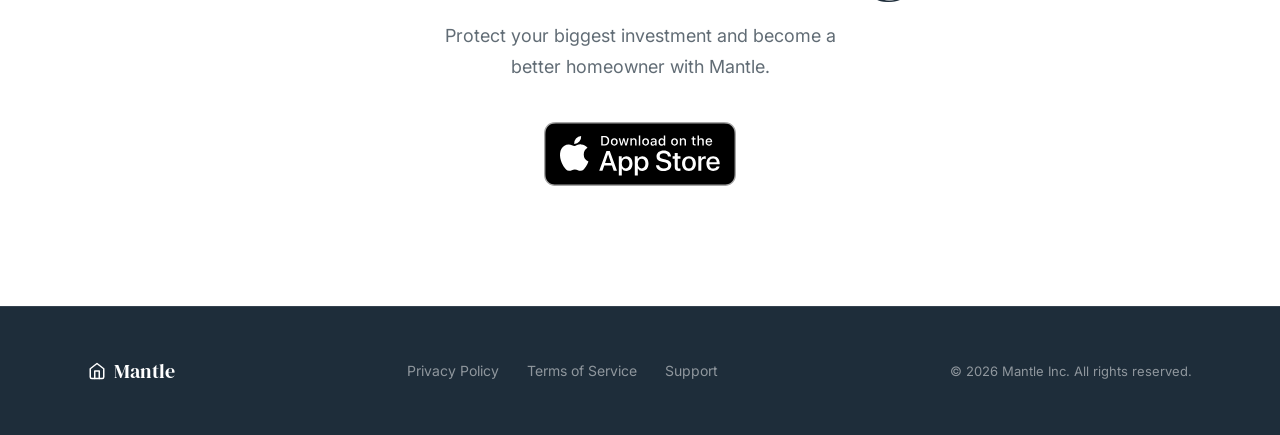
==== commit 61331526: "Replace people icon with wrench icon above Feature 2" ====
--- a/index.html
+++ b/index.html
@@ -88,7 +88,7 @@
       <div class="feature-split">
         <div class="feature-copy">
           <div class="feature-icon-wrap">
-            <svg width="24" height="24" viewBox="0 0 24 24" fill="none" stroke="#fff" stroke-width="2" stroke-linecap="round" stroke-linejoin="round"><path d="M17 21v-2a4 4 0 0 0-4-4H5a4 4 0 0 0-4 4v2"/><circle cx="9" cy="7" r="4"/><path d="M23 21v-2a4 4 0 0 0-3-3.87"/><path d="M16 3.13a4 4 0 0 1 0 7.75"/></svg>
+            <svg width="24" height="24" viewBox="0 0 24 24" fill="none" stroke="#fff" stroke-width="2" stroke-linecap="round" stroke-linejoin="round"><path d="M14.7 6.3a1 1 0 0 0 0 1.4l1.6 1.6a1 1 0 0 0 1.4 0l3.77-3.77a6 6 0 0 1-7.94 7.94l-6.91 6.91a2.12 2.12 0 0 1-3-3l6.91-6.91a6 6 0 0 1 7.94-7.94l-3.76 3.76z"/></svg>
           </div>
           <h2>DIY or go with a pro?</h2>
           <p class="feature-desc">Save your trusted contractors right where you manage the tasks. When a job is too big to DIY, reach out to your preferred pro with one tap.</p>
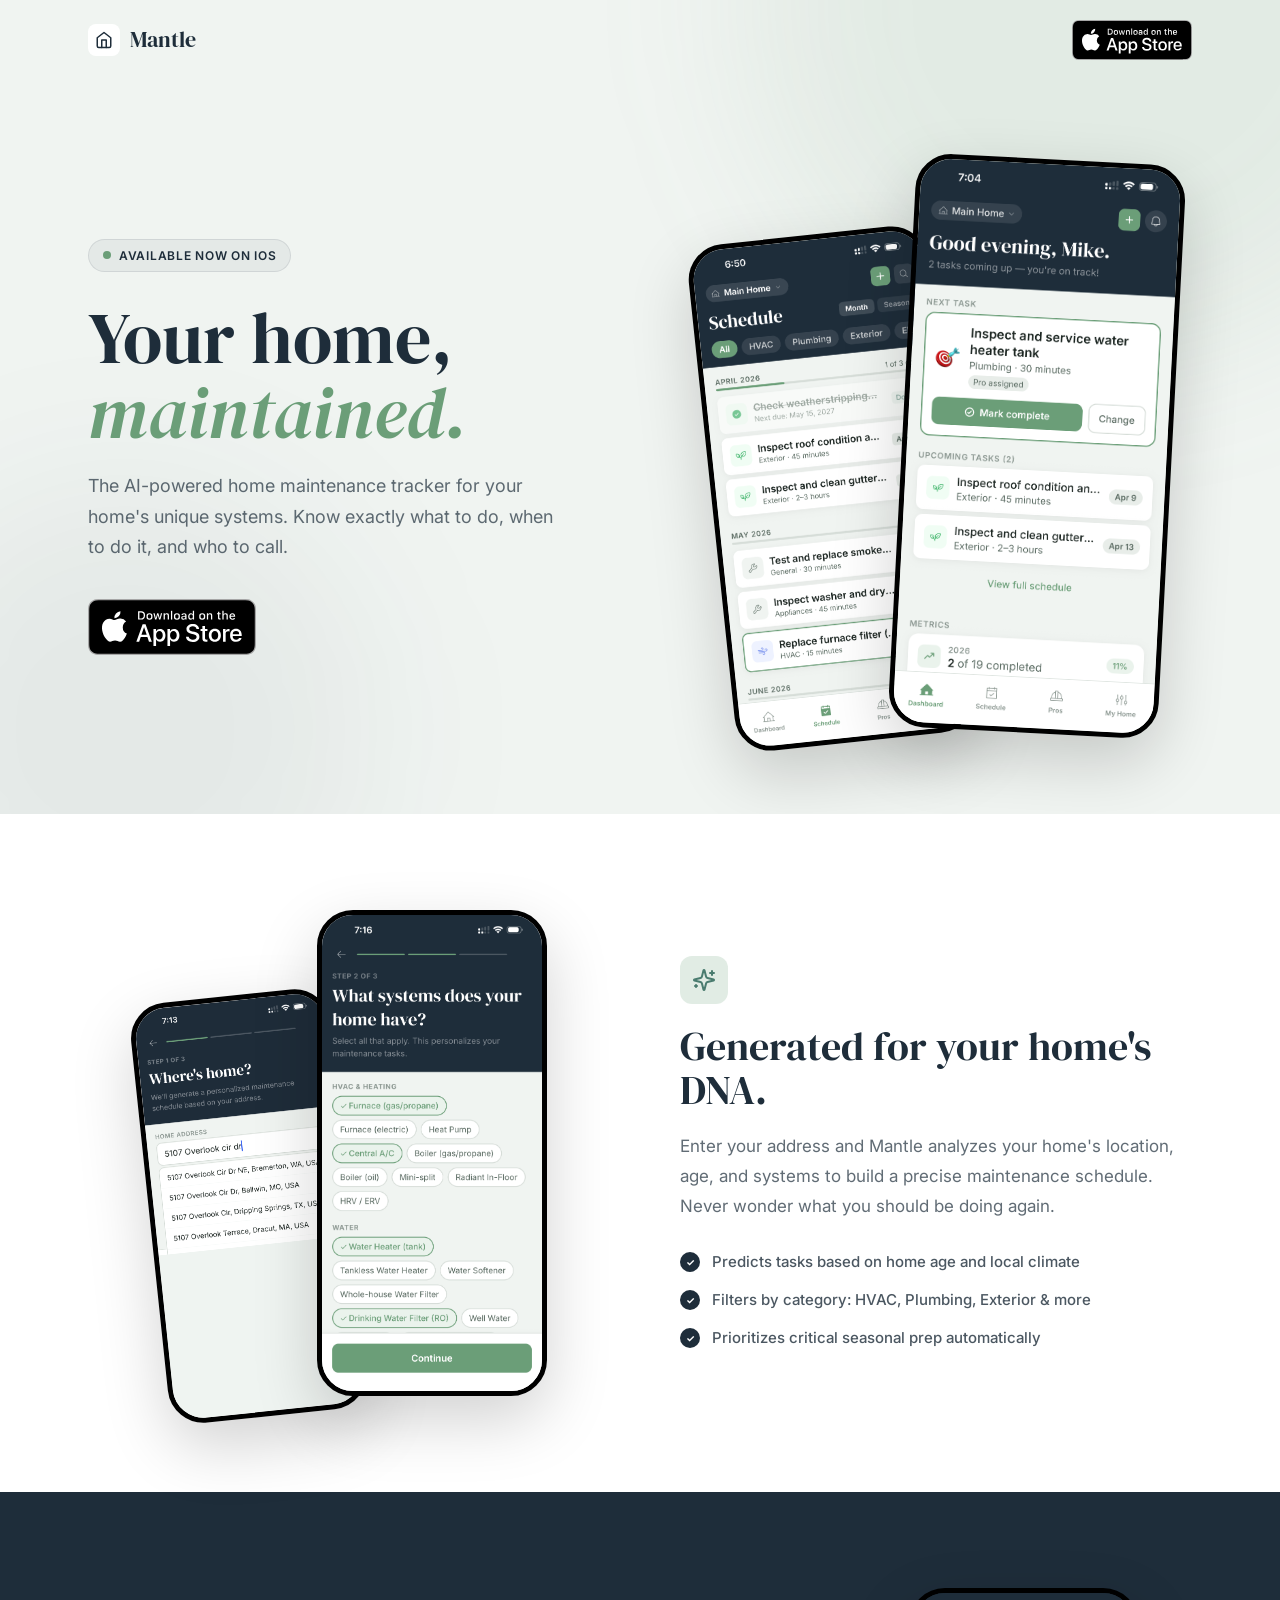
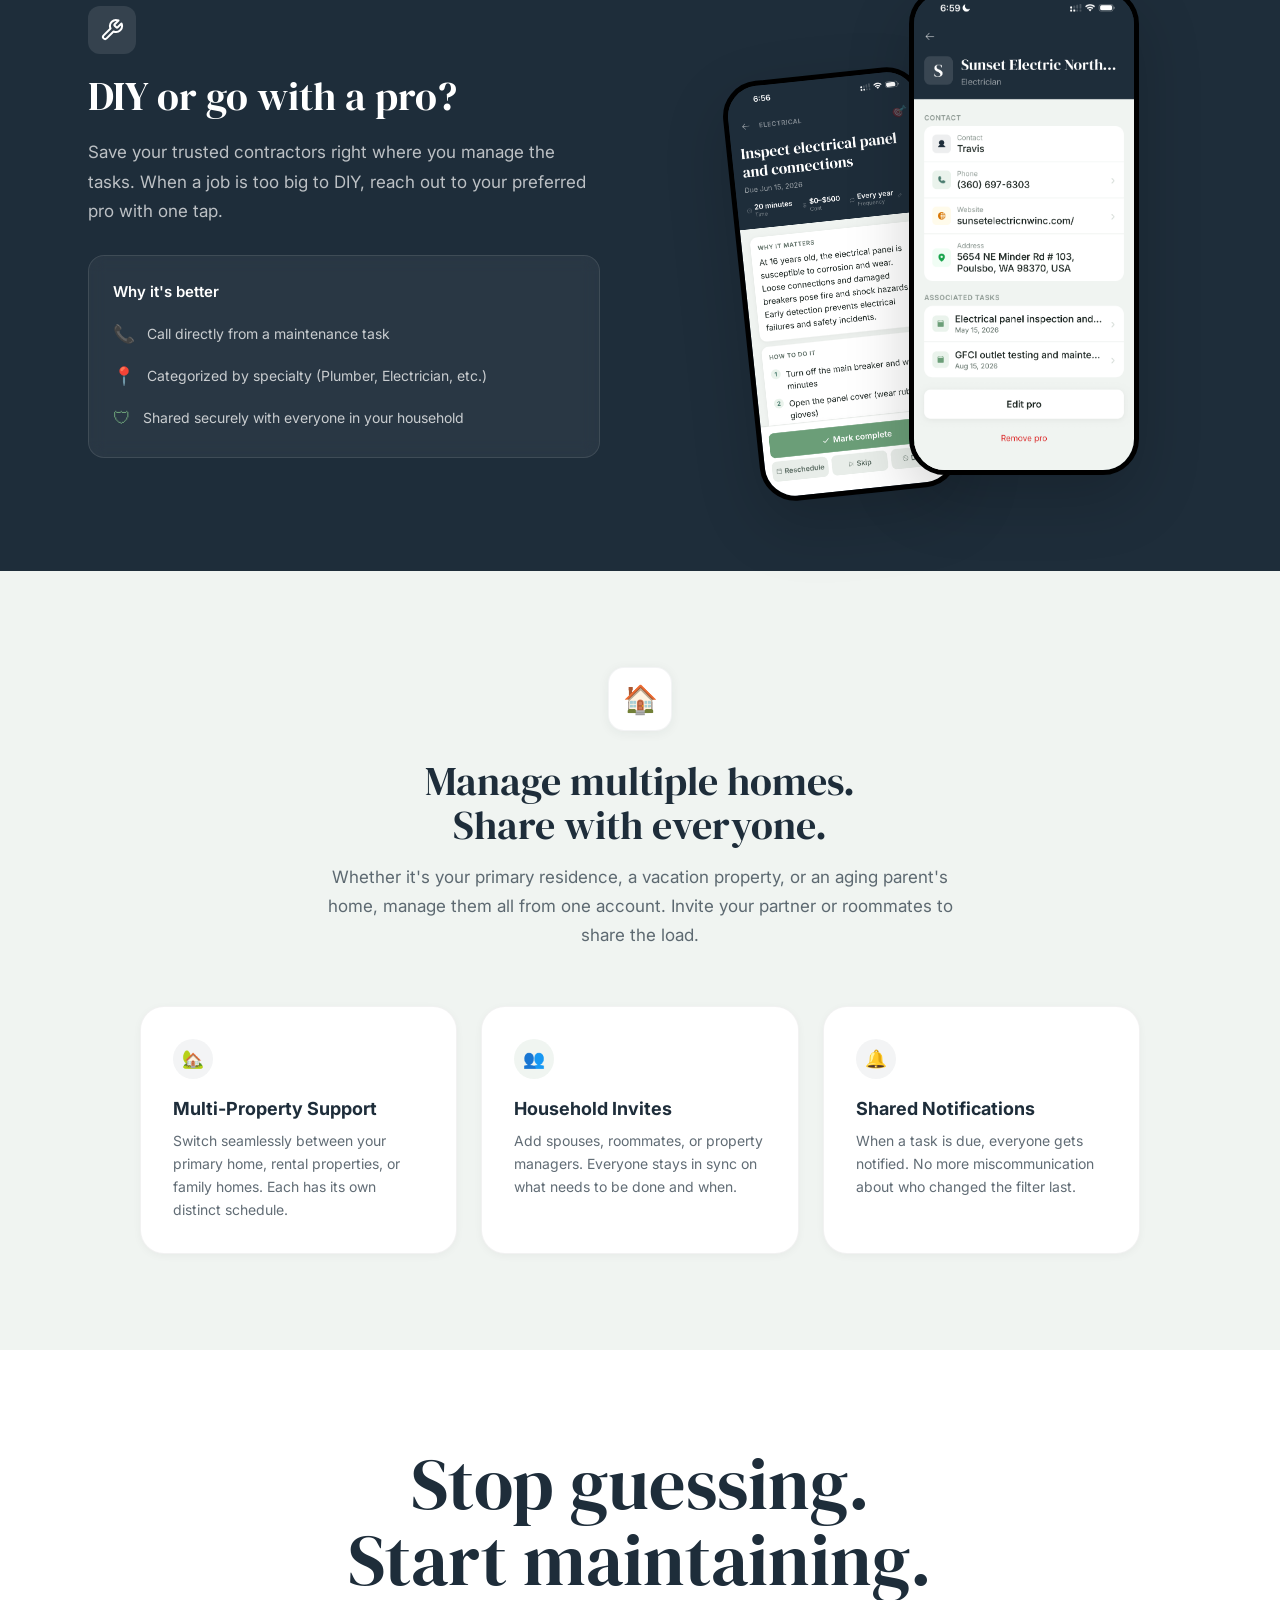
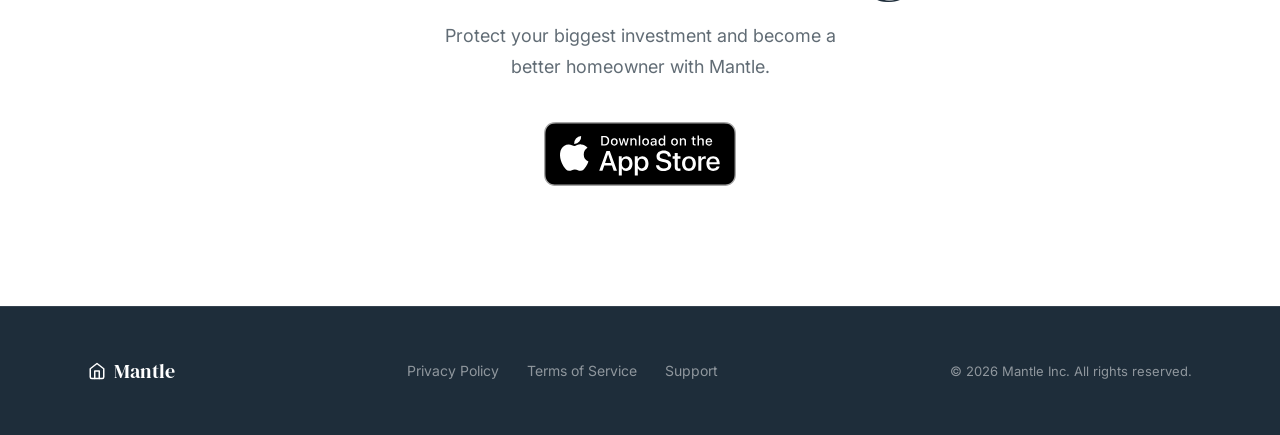
==== commit ae20d1d5: "Update App Store link to id6761501923" ====
--- a/index.html
+++ b/index.html
@@ -21,7 +21,7 @@
         <span class="nav-logo-text">Mantle</span>
       </a>
       <div class="nav-badge">
-        <a href="https://apps.apple.com/us/app/mantle-home-maintenance/id6744053478">
+        <a href="https://apps.apple.com/app/mantle-home-maintenance/id6761501923">
           <img src="appstore-badge.svg" alt="Download on the App Store">
         </a>
       </div>
@@ -40,7 +40,7 @@
         <h1>Your home,<br><em>maintained.</em></h1>
         <p class="hero-desc">The AI-powered home maintenance tracker for your home's unique systems. Know exactly what to do, when to do it, and who to call.</p>
         <div class="hero-badge">
-          <a href="https://apps.apple.com/us/app/mantle-home-maintenance/id6744053478">
+          <a href="https://apps.apple.com/app/mantle-home-maintenance/id6761501923">
             <img src="appstore-badge.svg" alt="Download on the App Store">
           </a>
         </div>
@@ -145,7 +145,7 @@
       <h2>Stop guessing.<br>Start maintaining.</h2>
       <p>Protect your biggest investment and become a better homeowner with Mantle.</p>
       <div class="cta-badge">
-        <a href="https://apps.apple.com/us/app/mantle-home-maintenance/id6744053478">
+        <a href="https://apps.apple.com/app/mantle-home-maintenance/id6761501923">
           <img src="appstore-badge.svg" alt="Download on the App Store">
         </a>
       </div>
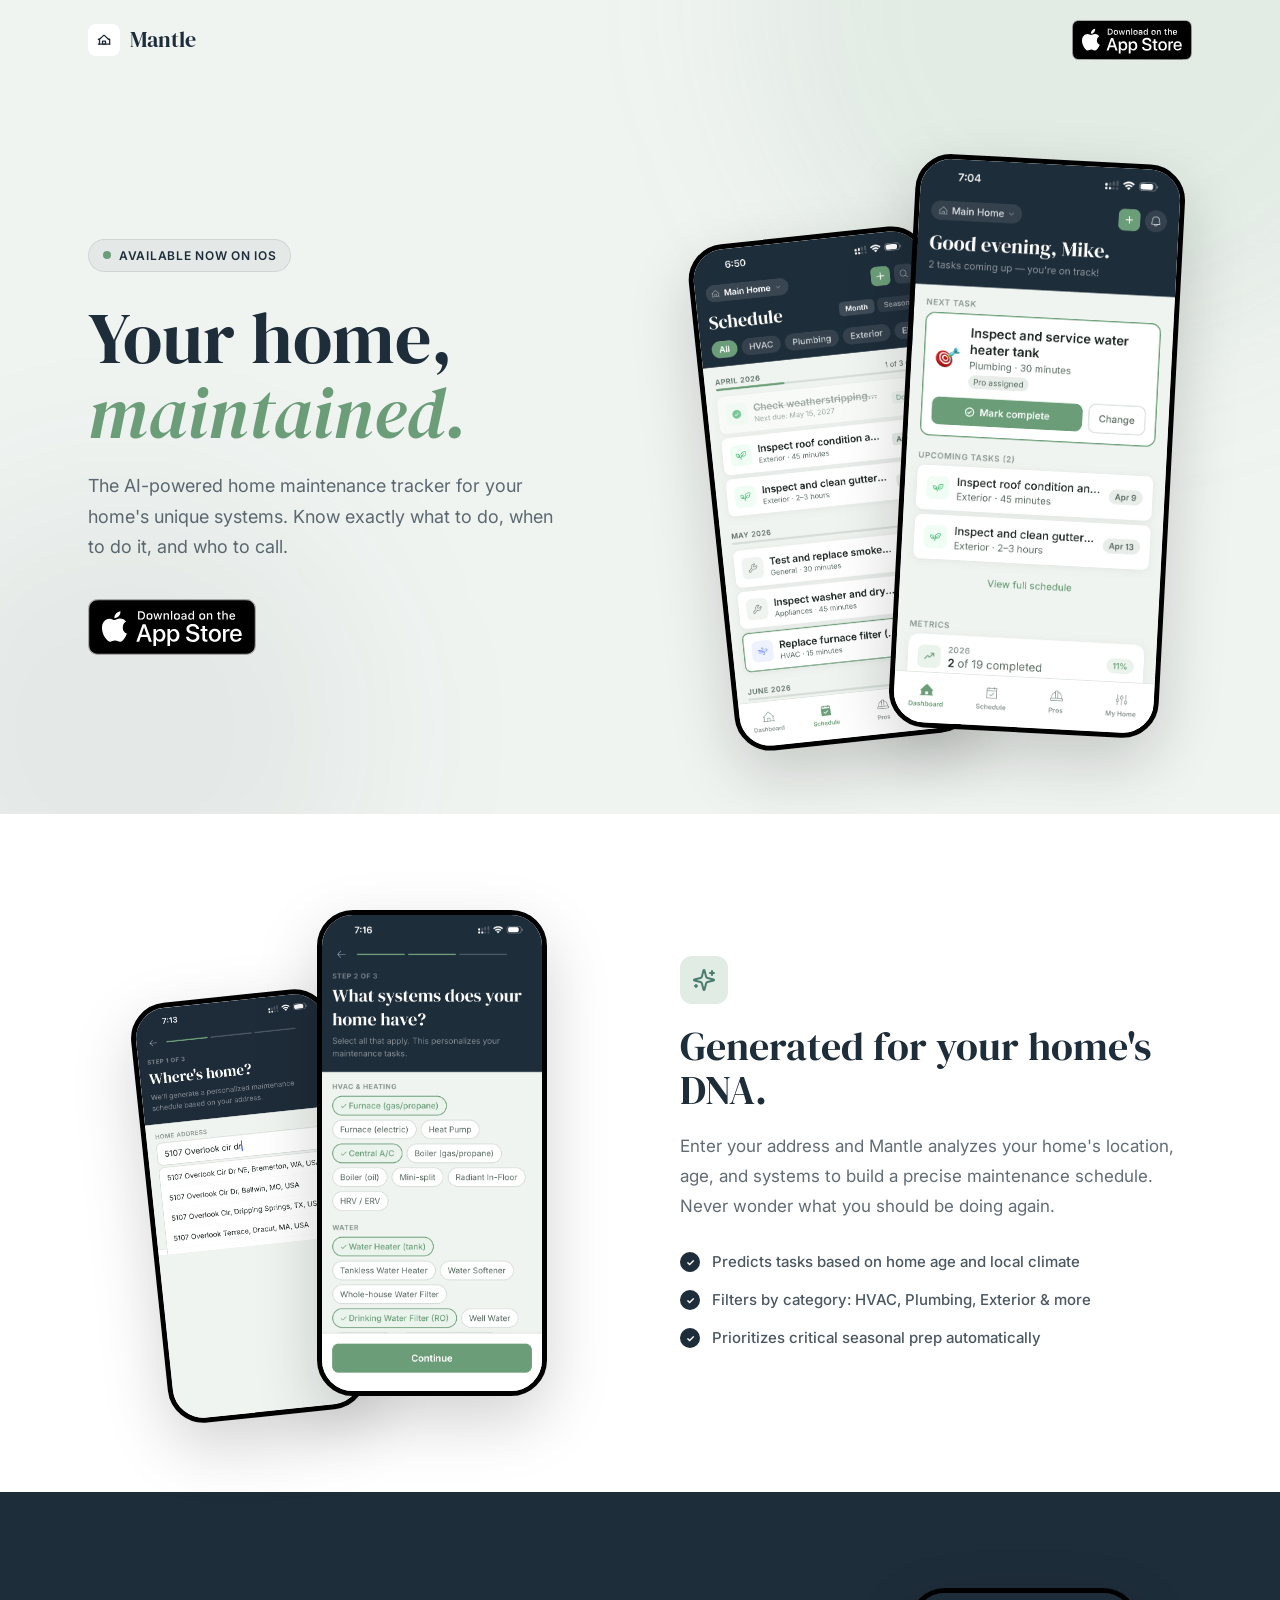
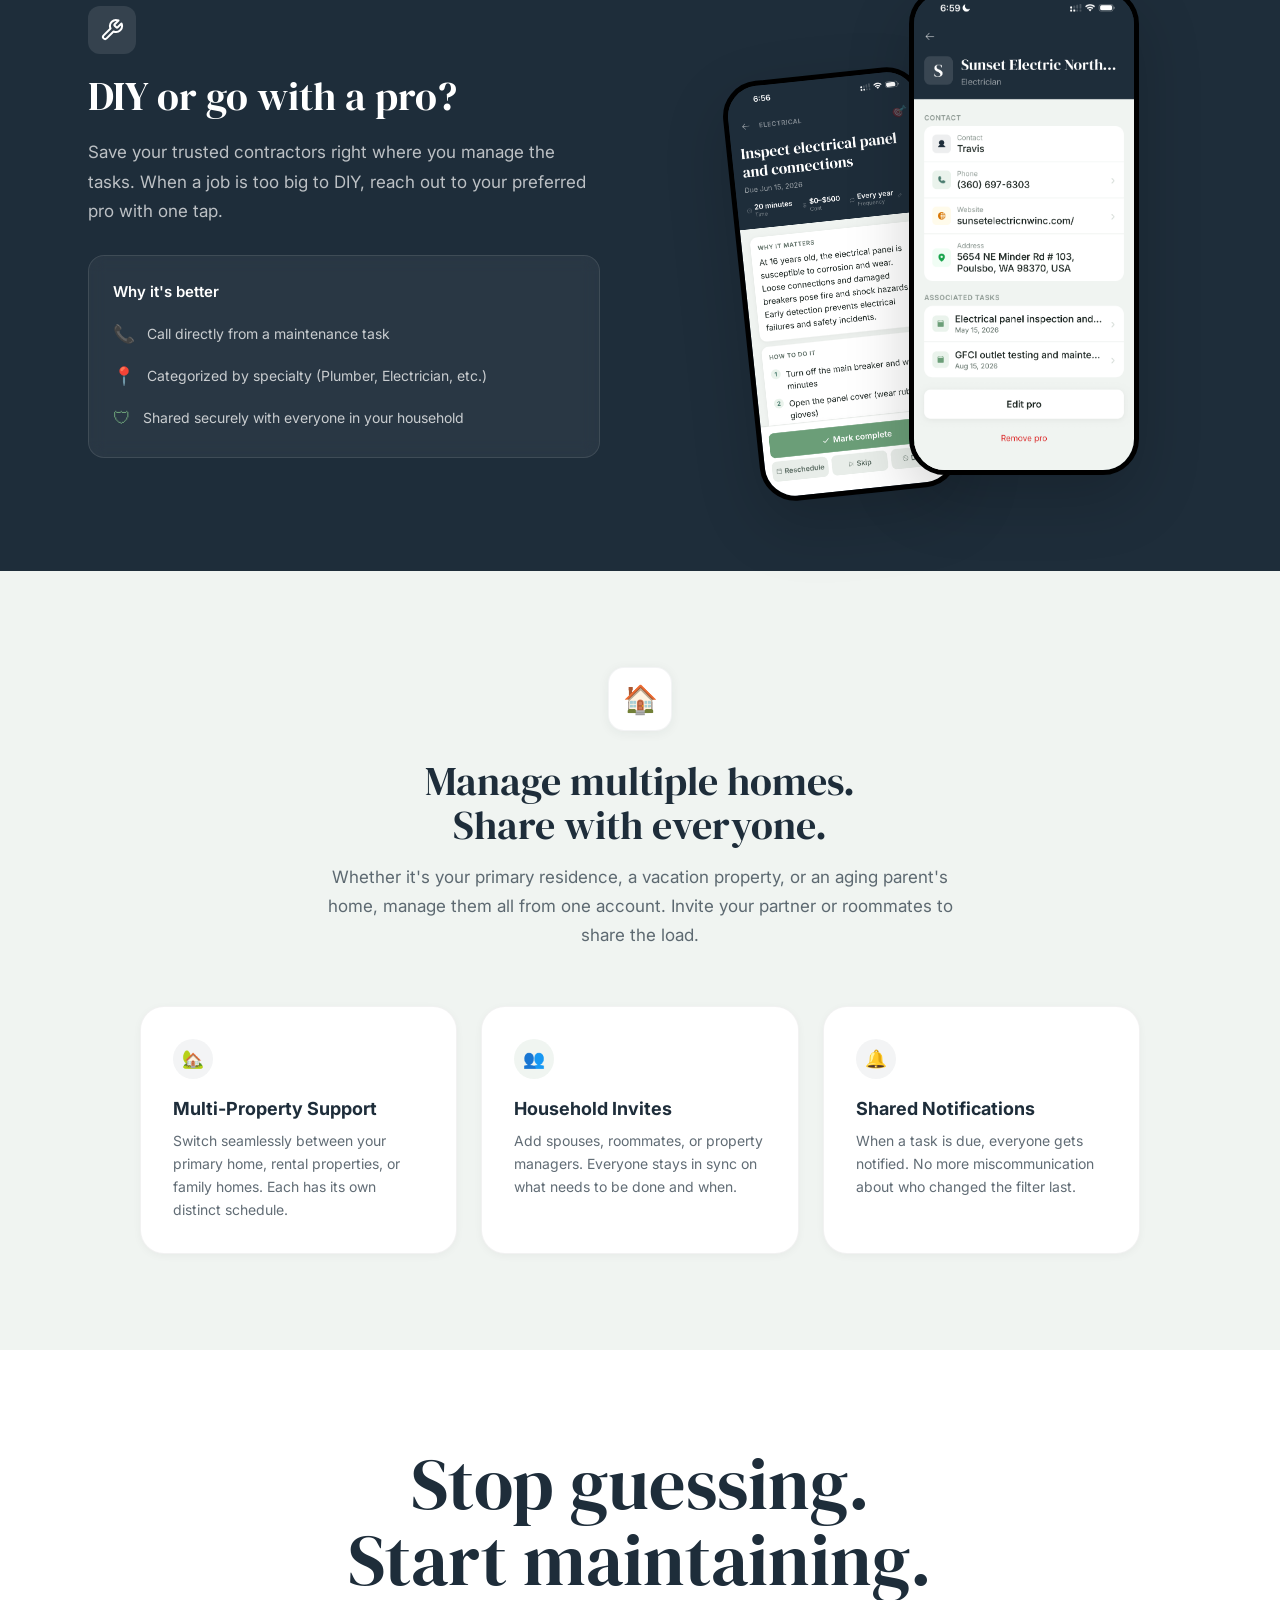
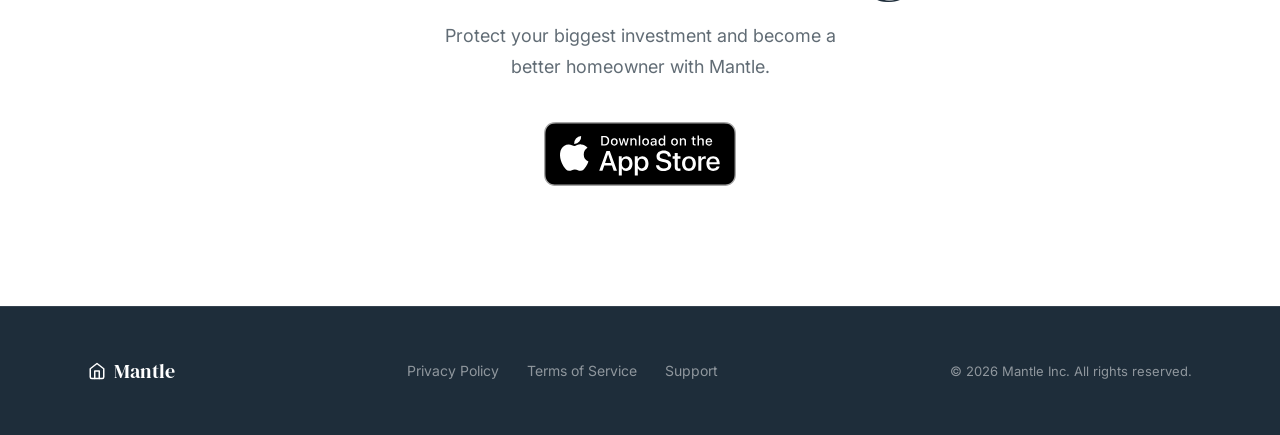
==== commit cd839027: "Update nav icon to new house line-art design" ====
--- a/index.html
+++ b/index.html
@@ -16,7 +16,7 @@
     <div class="container">
       <a href="index.html" class="nav-logo">
         <div class="nav-logo-icon">
-          <svg width="18" height="18" viewBox="0 0 24 24" fill="none" stroke="currentColor" stroke-width="2" stroke-linecap="round" stroke-linejoin="round"><path d="m3 9 9-7 9 7v11a2 2 0 0 1-2 2H5a2 2 0 0 1-2-2z"/><polyline points="9 22 9 12 15 12 15 22"/></svg>
+          <svg width="18" height="18" viewBox="0 0 24 24" fill="none" stroke="currentColor" stroke-width="1.75" stroke-linecap="round" stroke-linejoin="round"><path d="M6 11L12 5.5L18 11"/><path d="M4.5 11H6V17.5"/><path d="M18 11H19.5V17.5"/><line x1="4.5" y1="17.5" x2="19.5" y2="17.5"/><rect x="10" y="13.5" width="4" height="4" rx="0.4" fill="none"/></svg>
         </div>
         <span class="nav-logo-text">Mantle</span>
       </a>
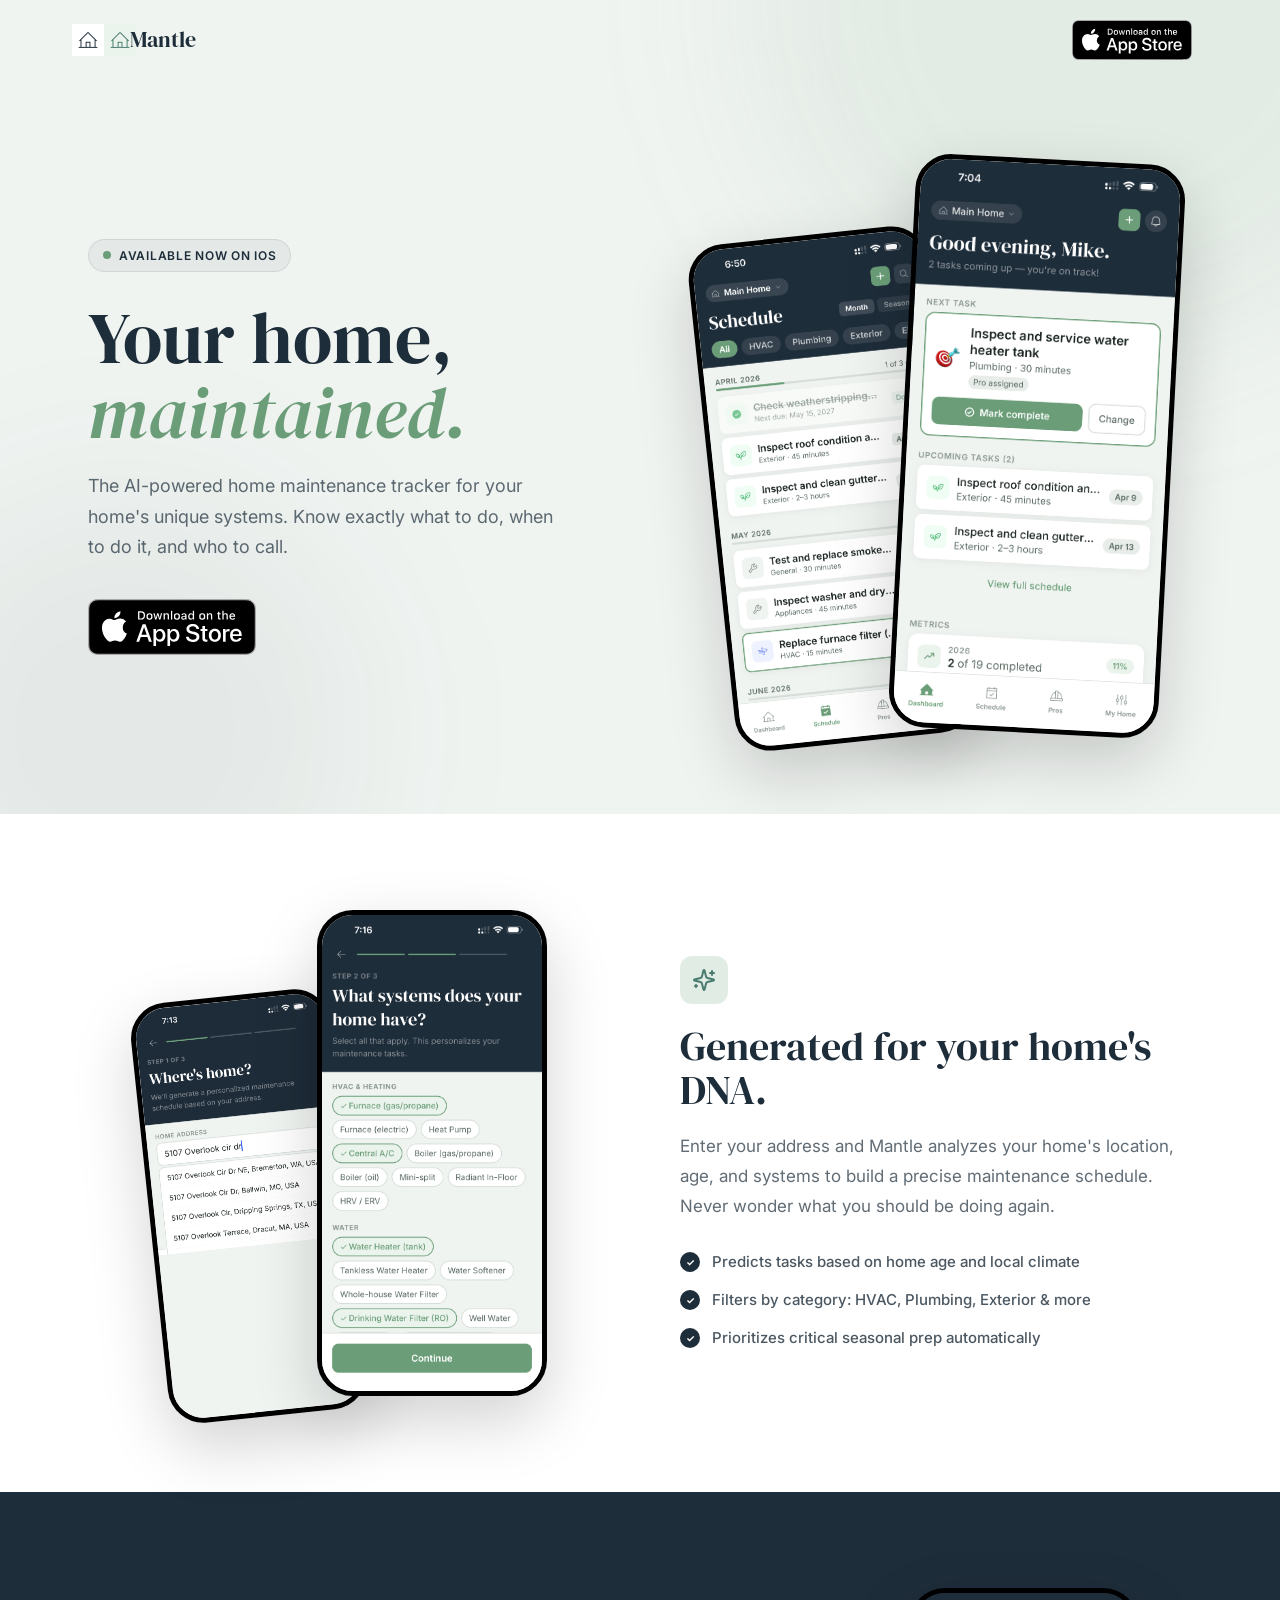
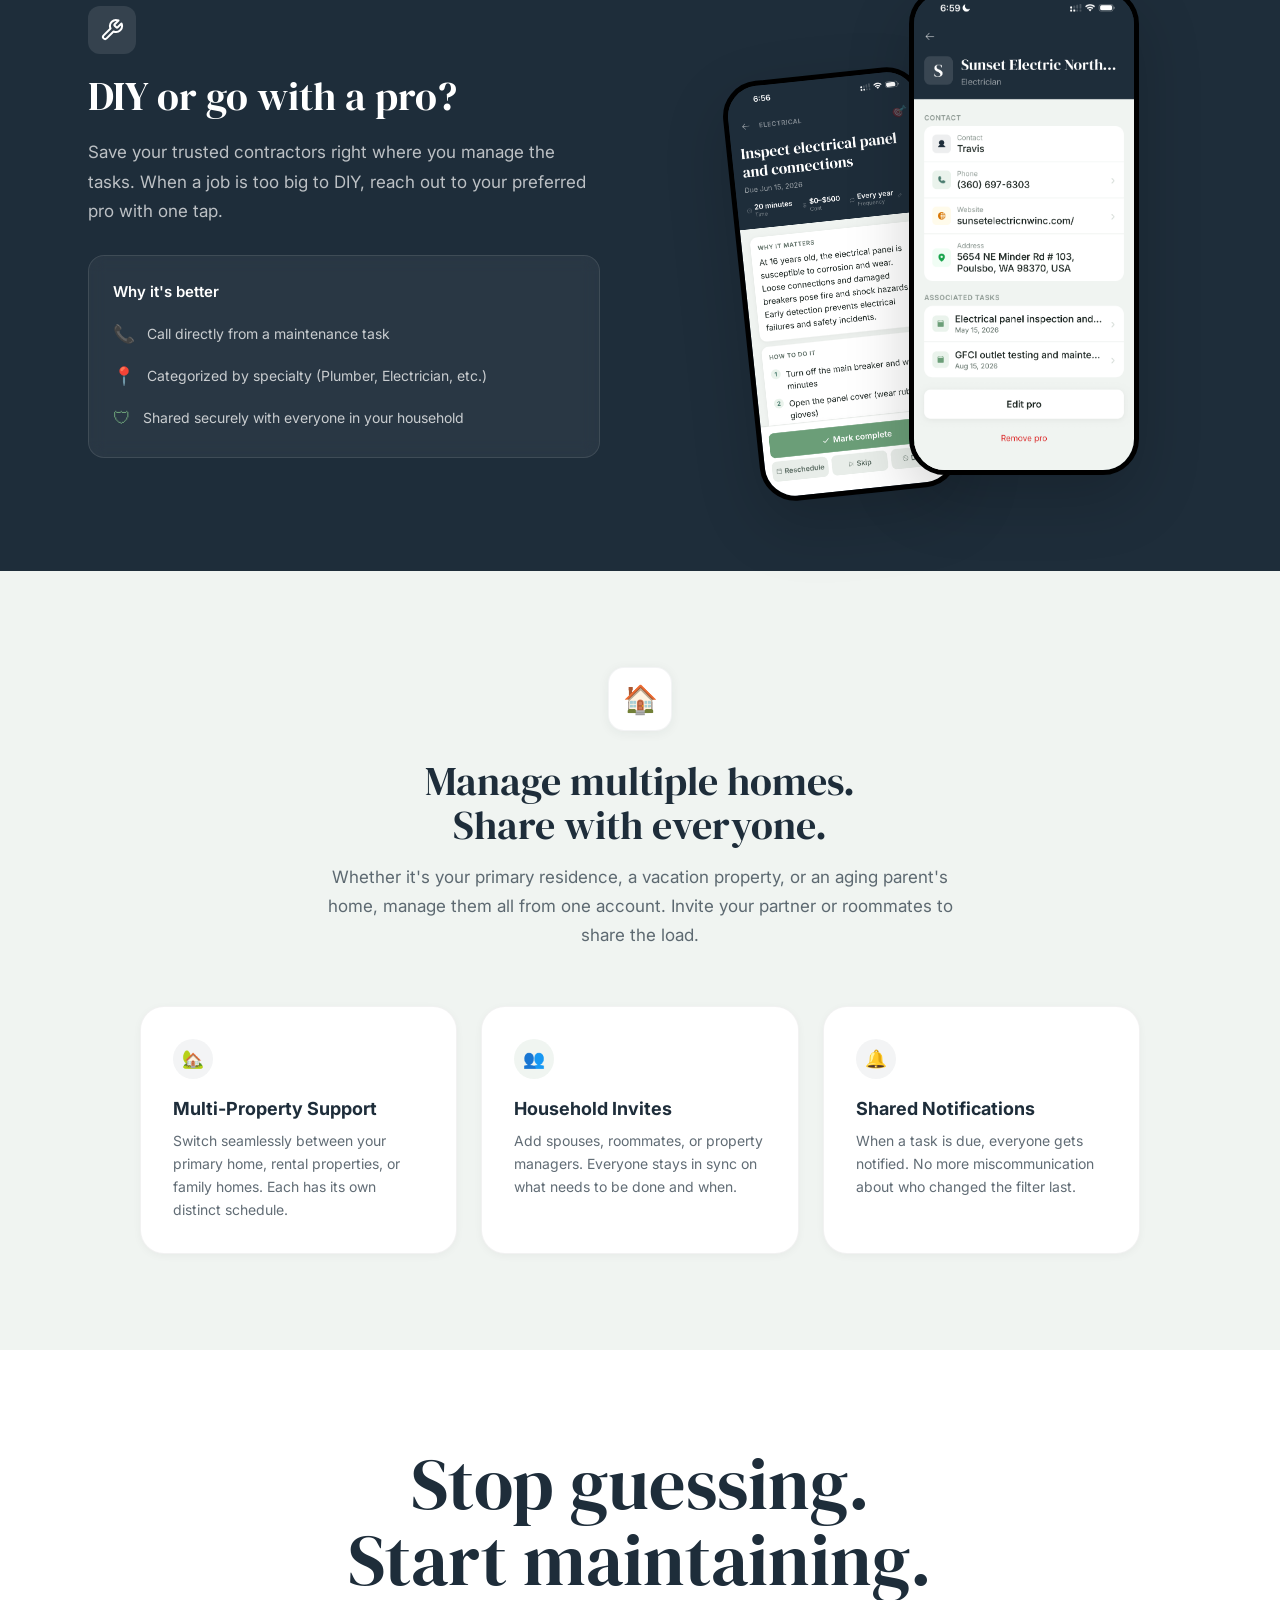
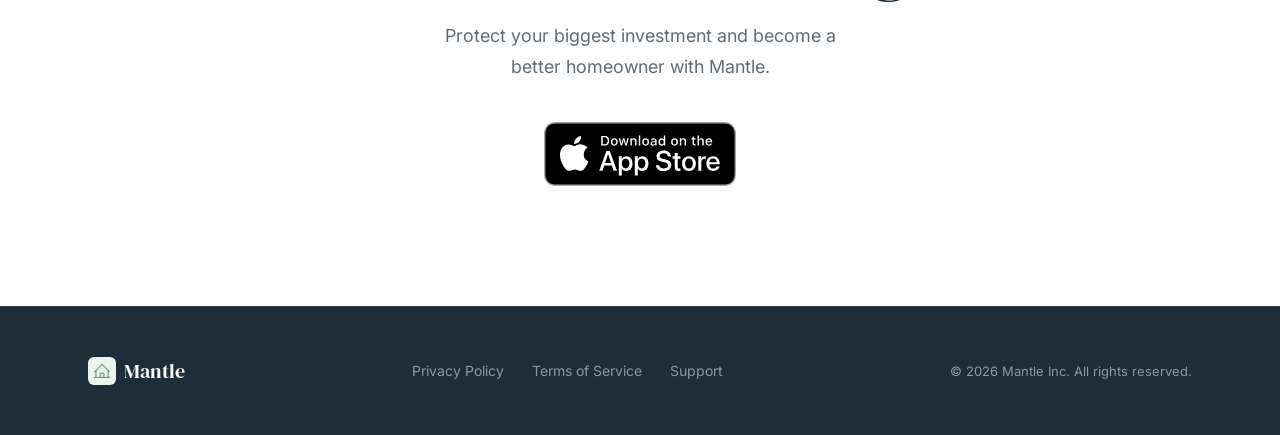
==== commit 8d24f67b: "Use PNG icons in nav (light + dark variants)" ====
--- a/index.html
+++ b/index.html
@@ -16,7 +16,8 @@
     <div class="container">
       <a href="index.html" class="nav-logo">
         <div class="nav-logo-icon">
-          <svg width="18" height="18" viewBox="0 0 24 24" fill="none" stroke="currentColor" stroke-width="1.75" stroke-linecap="round" stroke-linejoin="round"><path d="M6 11L12 5.5L18 11"/><path d="M4.5 11H6V17.5"/><path d="M18 11H19.5V17.5"/><line x1="4.5" y1="17.5" x2="19.5" y2="17.5"/><rect x="10" y="13.5" width="4" height="4" rx="0.4" fill="none"/></svg>
+          <img class="nav-icon-light" src="mantle-icon-white.png" width="32" height="32" alt="">
+          <img class="nav-icon-dark"  src="mantle-icon-inverted.png" width="32" height="32" alt="">
         </div>
         <span class="nav-logo-text">Mantle</span>
       </a>
@@ -155,7 +156,7 @@
   <footer class="footer">
     <div class="container">
       <div class="footer-logo">
-        <svg width="18" height="18" viewBox="0 0 24 24" fill="none" stroke="#fff" stroke-width="2" stroke-linecap="round" stroke-linejoin="round"><path d="m3 9 9-7 9 7v11a2 2 0 0 1-2 2H5a2 2 0 0 1-2-2z"/><polyline points="9 22 9 12 15 12 15 22"/></svg>
+        <img src="mantle-icon-inverted.png" width="28" height="28" alt="" style="border-radius:6px">
         Mantle
       </div>
       <div class="footer-links">
--- a/styles.css
+++ b/styles.css
@@ -48,9 +48,9 @@
   display: flex; align-items: center; justify-content: center;
   transition: background 0.3s;
 }
-.nav.scrolled .nav-logo-icon { background: #6B9E78; }
+.nav.scrolled .nav-logo-icon { background: #E8F2EC; }
 .nav-logo-icon svg { color: #1E2D3A; }
-.nav.scrolled .nav-logo-icon svg { color: #fff; }
+.nav.scrolled .nav-logo-icon svg { color: #4A7C6F; }
 .nav-logo-text {
   font-family: 'DM Serif Display', Georgia, serif;
   font-size: 1.375rem; color: #1E2D3A;
@@ -296,7 +296,7 @@
 }
 .page-header-logo-icon {
   width: 32px; height: 32px; border-radius: 8px;
-  background: #6B9E78;
+  background: #E8F2EC;
   display: flex; align-items: center; justify-content: center;
 }
 .page-header-logo-text {
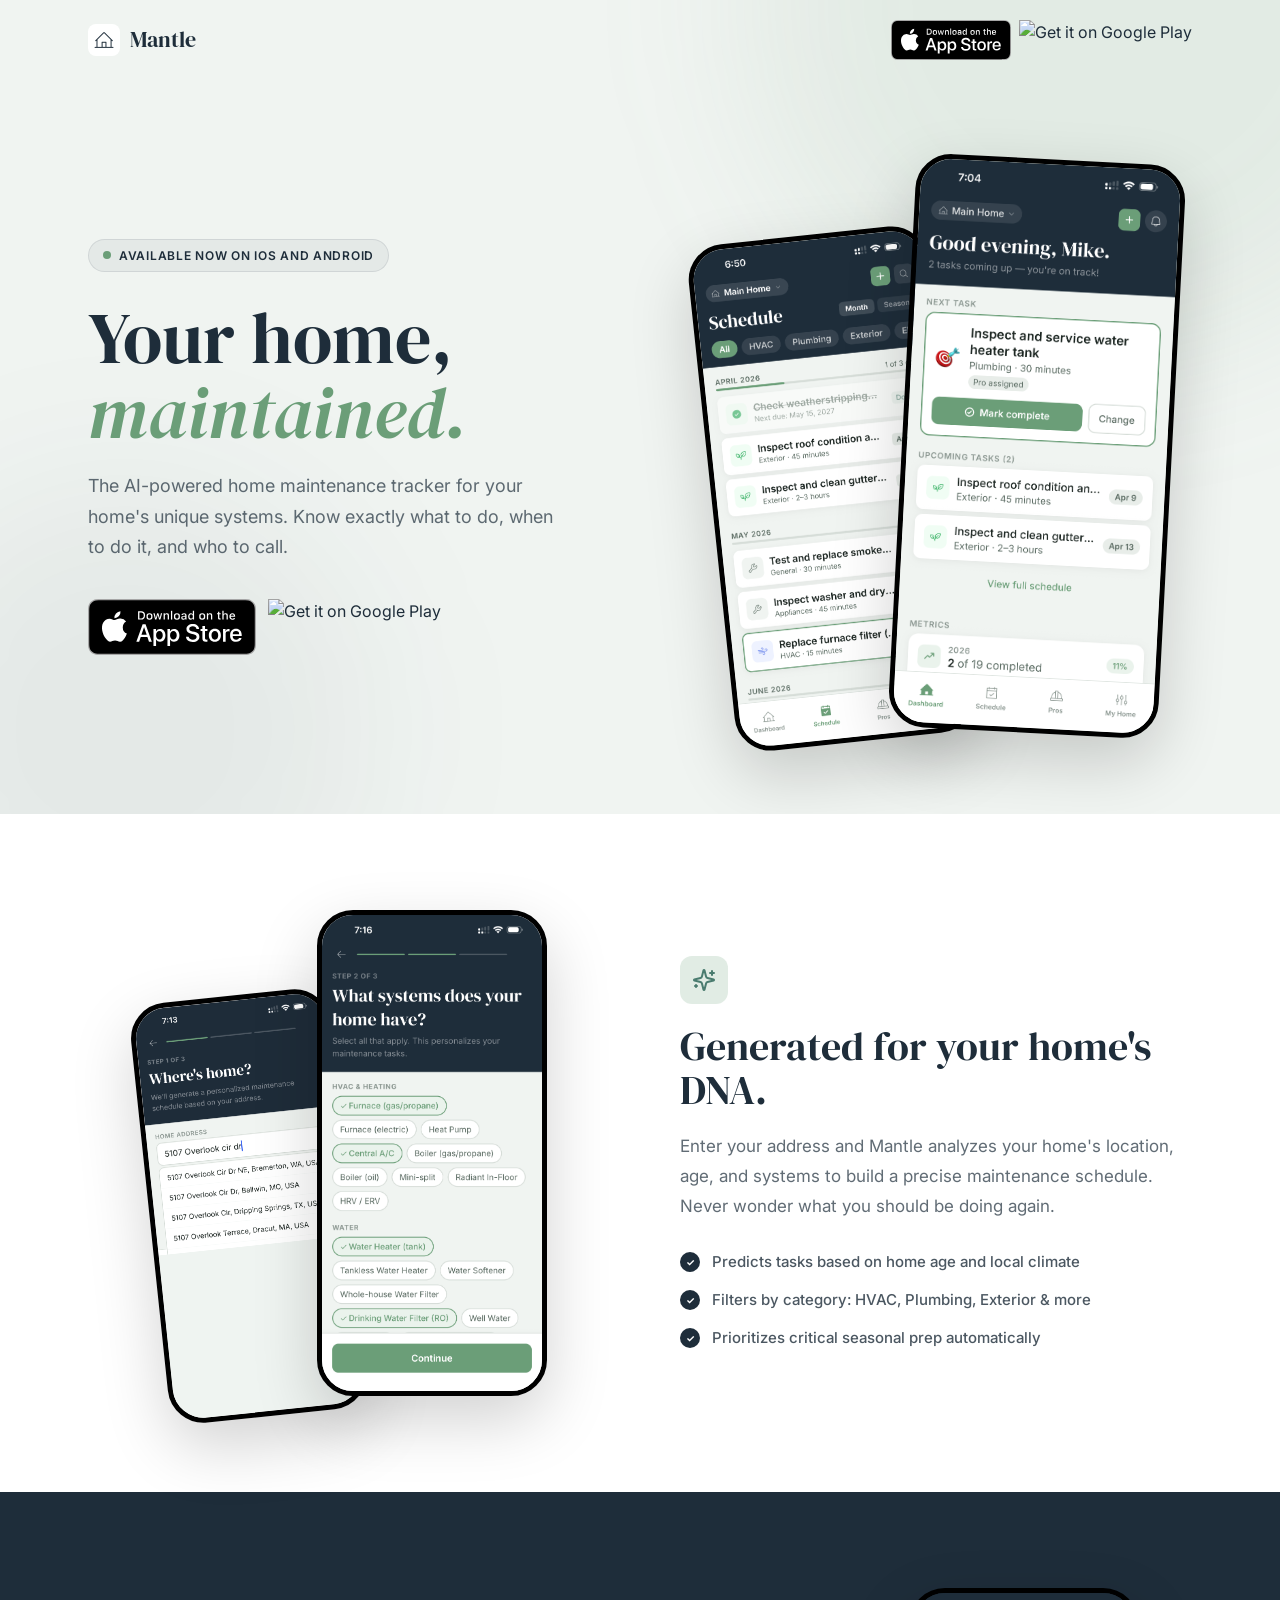
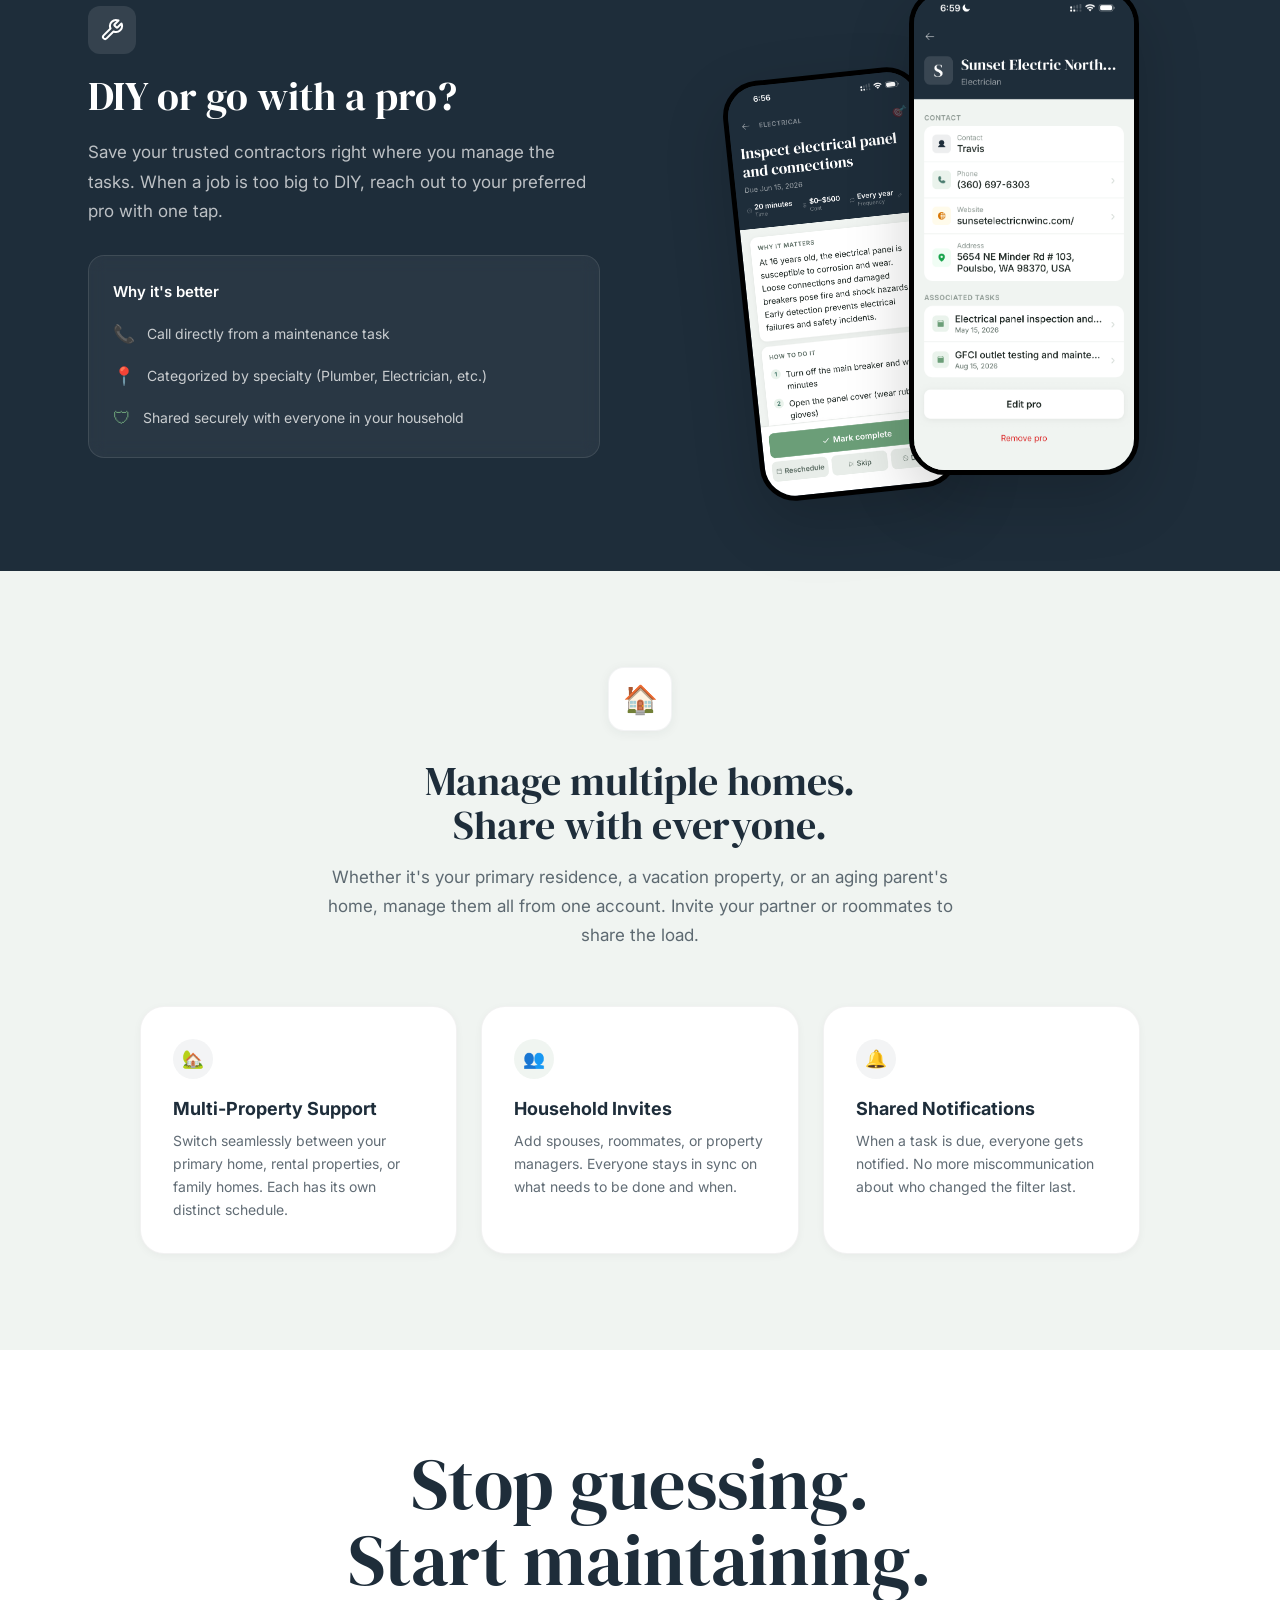
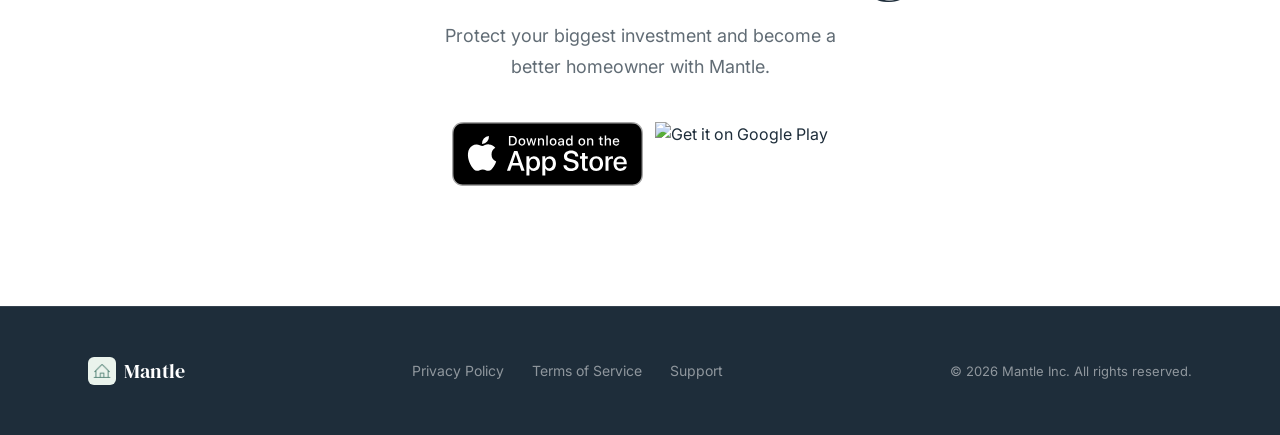
==== commit 0d7261ef: "Add Google Play download buttons" ====
--- a/index.html
+++ b/index.html
@@ -25,6 +25,9 @@
         <a href="https://apps.apple.com/app/mantle-home-maintenance/id6761501923">
           <img src="appstore-badge.svg" alt="Download on the App Store">
         </a>
+          <a href="https://play.google.com/store/apps/details?id=com.trymantle.app">
+            <img src="google-play-badge.png" alt="Get it on Google Play">
+          </a>
       </div>
     </div>
   </nav>
@@ -36,13 +39,16 @@
       <div class="hero-text">
         <div class="hero-pill">
           <span class="hero-pill-dot"></span>
-          Available now on iOS
+          Available now on iOS and Android
         </div>
         <h1>Your home,<br><em>maintained.</em></h1>
         <p class="hero-desc">The AI-powered home maintenance tracker for your home's unique systems. Know exactly what to do, when to do it, and who to call.</p>
         <div class="hero-badge">
           <a href="https://apps.apple.com/app/mantle-home-maintenance/id6761501923">
             <img src="appstore-badge.svg" alt="Download on the App Store">
+          </a>
+          <a href="https://play.google.com/store/apps/details?id=com.trymantle.app">
+            <img src="google-play-badge.png" alt="Get it on Google Play">
           </a>
         </div>
 </div>
@@ -149,6 +155,9 @@
         <a href="https://apps.apple.com/app/mantle-home-maintenance/id6761501923">
           <img src="appstore-badge.svg" alt="Download on the App Store">
         </a>
+          <a href="https://play.google.com/store/apps/details?id=com.trymantle.app">
+            <img src="google-play-badge.png" alt="Get it on Google Play">
+          </a>
       </div>
 </div>
   </section>
--- a/styles.css
+++ b/styles.css
@@ -44,19 +44,20 @@
 }
 .nav-logo-icon {
   width: 32px; height: 32px; border-radius: 8px;
-  background: #fff;
-  display: flex; align-items: center; justify-content: center;
-  transition: background 0.3s;
-}
-.nav.scrolled .nav-logo-icon { background: #E8F2EC; }
-.nav-logo-icon svg { color: #1E2D3A; }
-.nav.scrolled .nav-logo-icon svg { color: #4A7C6F; }
+  overflow: hidden;
+  display: flex; align-items: center; justify-content: center;
+}
+.nav-logo-icon img { width: 32px; height: 32px; display: block; }
+.nav-logo-icon .nav-icon-dark { display: none; }
+.nav.scrolled .nav-logo-icon .nav-icon-light { display: none; }
+.nav.scrolled .nav-logo-icon .nav-icon-dark { display: block; }
 .nav-logo-text {
   font-family: 'DM Serif Display', Georgia, serif;
   font-size: 1.375rem; color: #1E2D3A;
   transition: color 0.3s;
 }
 .nav.scrolled .nav-logo-text { color: #fff; }
+.nav-badge { display: flex; align-items: center; gap: 8px; }
 .nav-badge img { height: 40px; width: auto; display: block; }
 @media (max-width: 480px) { .nav-badge img { height: 34px; } }
 
@@ -106,7 +107,8 @@
   font-size: 1.125rem; color: rgba(30,45,58,0.7);
   margin-bottom: 36px; max-width: 480px; line-height: 1.7;
 }
-.hero-badge img { height: 56px; width: auto; }
+.hero-badge { display: flex; flex-wrap: wrap; align-items: center; gap: 12px; }
+.hero-badge img { height: 56px; width: auto; display: block; }
 .hero-trust {
   display: flex; gap: 24px; margin-top: 40px;
   font-size: 0.875rem; font-weight: 500; color: rgba(30,45,58,0.6);
@@ -144,7 +146,7 @@
 @media (max-width: 1024px) {
   .hero .container { grid-template-columns: 1fr; text-align: center; }
   .hero-desc { margin-left: auto; margin-right: auto; }
-  .hero-badge { display: flex; justify-content: center; }
+  .hero-badge { justify-content: center; }
   .hero-trust { justify-content: center; }
   .hero-phones { justify-content: center; margin-top: 40px; }
   .hero-phone-back { width: 200px; }
@@ -262,7 +264,7 @@
 .cta-section { background: #fff; padding: 96px 0 120px; text-align: center; }
 .cta-section h2 { font-size: clamp(2.5rem, 6vw, 4.5rem); line-height: 1.05; margin-bottom: 24px; }
 .cta-section p { font-size: 1.125rem; max-width: 420px; margin: 0 auto 40px; line-height: 1.7; }
-.cta-badge { display: flex; justify-content: center; }
+.cta-badge { display: flex; flex-wrap: wrap; align-items: center; justify-content: center; gap: 12px; }
 .cta-badge img { height: 64px; width: auto; }
 .cta-note { font-size: 0.875rem; font-weight: 500; color: rgba(30,45,58,0.5); margin-top: 20px; }
 
@@ -296,9 +298,10 @@
 }
 .page-header-logo-icon {
   width: 32px; height: 32px; border-radius: 8px;
-  background: #E8F2EC;
-  display: flex; align-items: center; justify-content: center;
-}
+  overflow: hidden;
+  display: flex; align-items: center; justify-content: center;
+}
+.page-header-logo-icon img { width: 32px; height: 32px; display: block; }
 .page-header-logo-text {
   font-family: 'DM Serif Display', Georgia, serif;
   font-size: 1.375rem; color: #fff;
